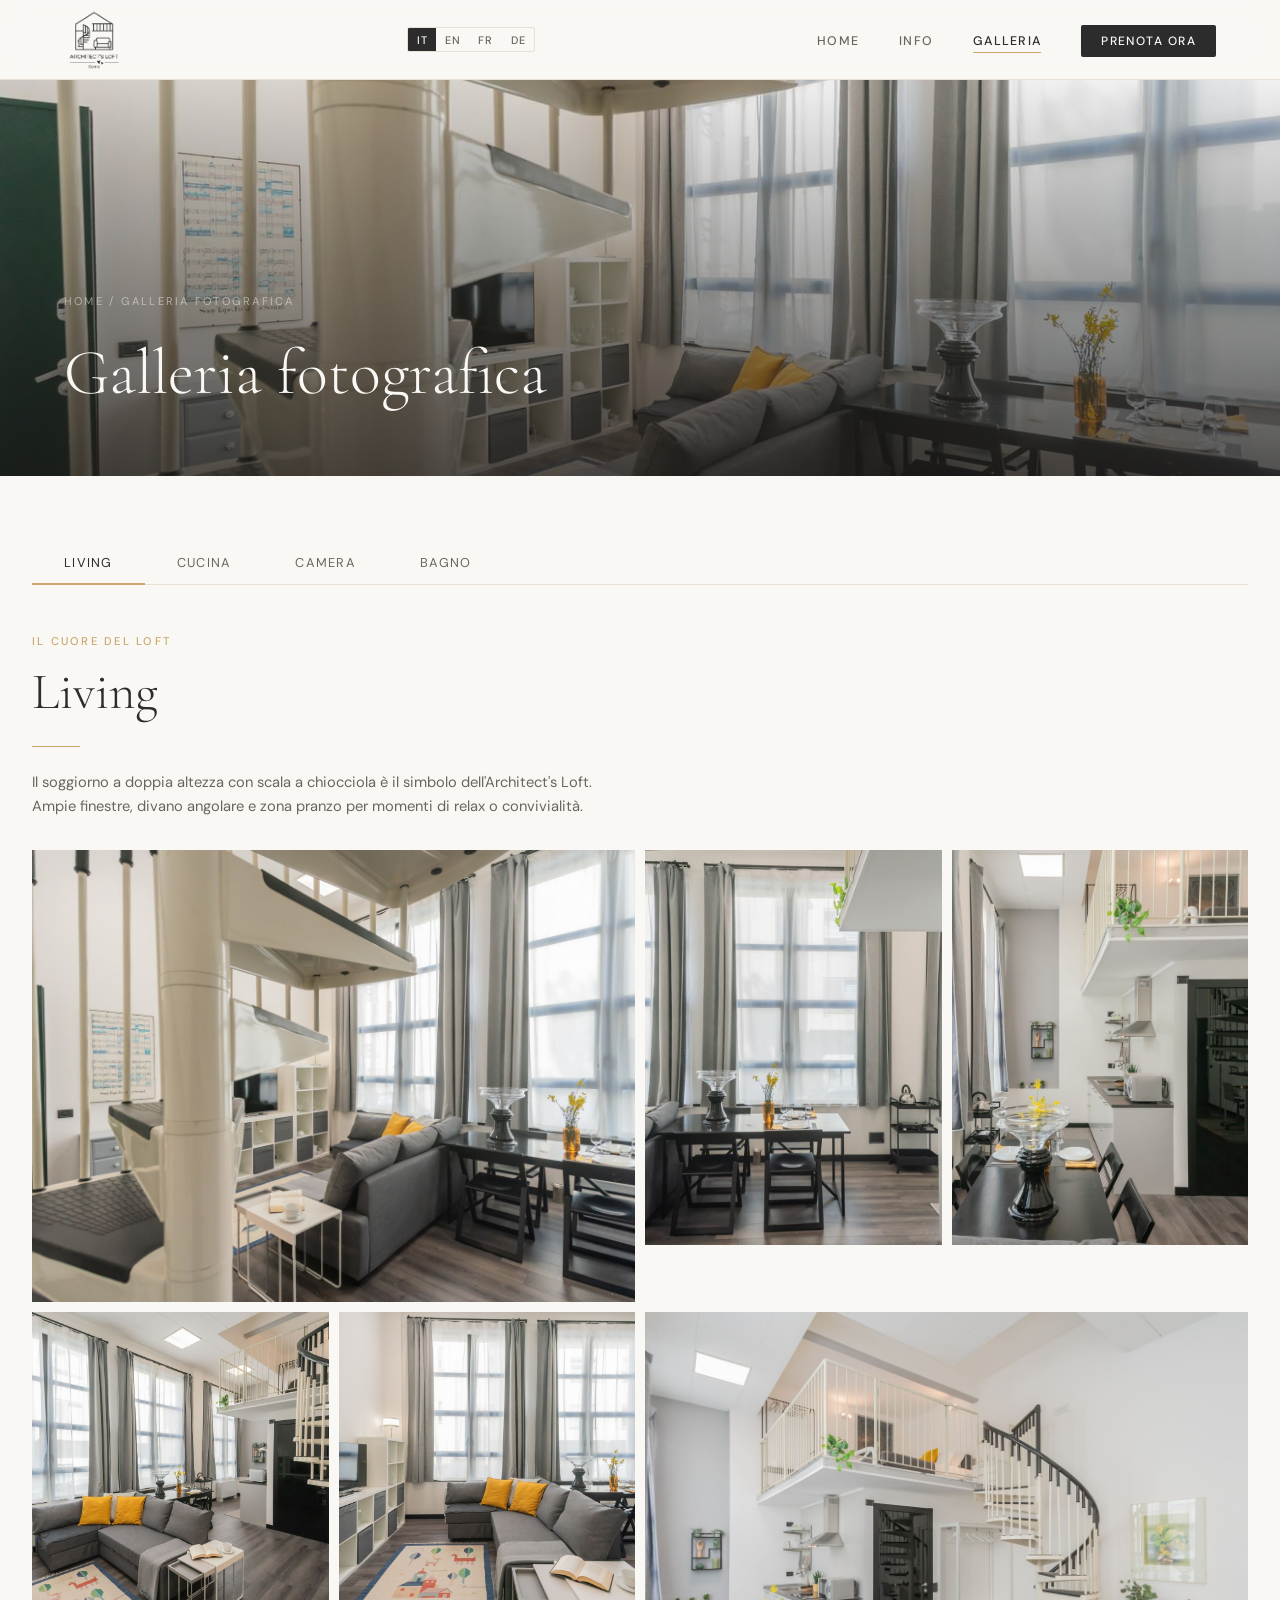
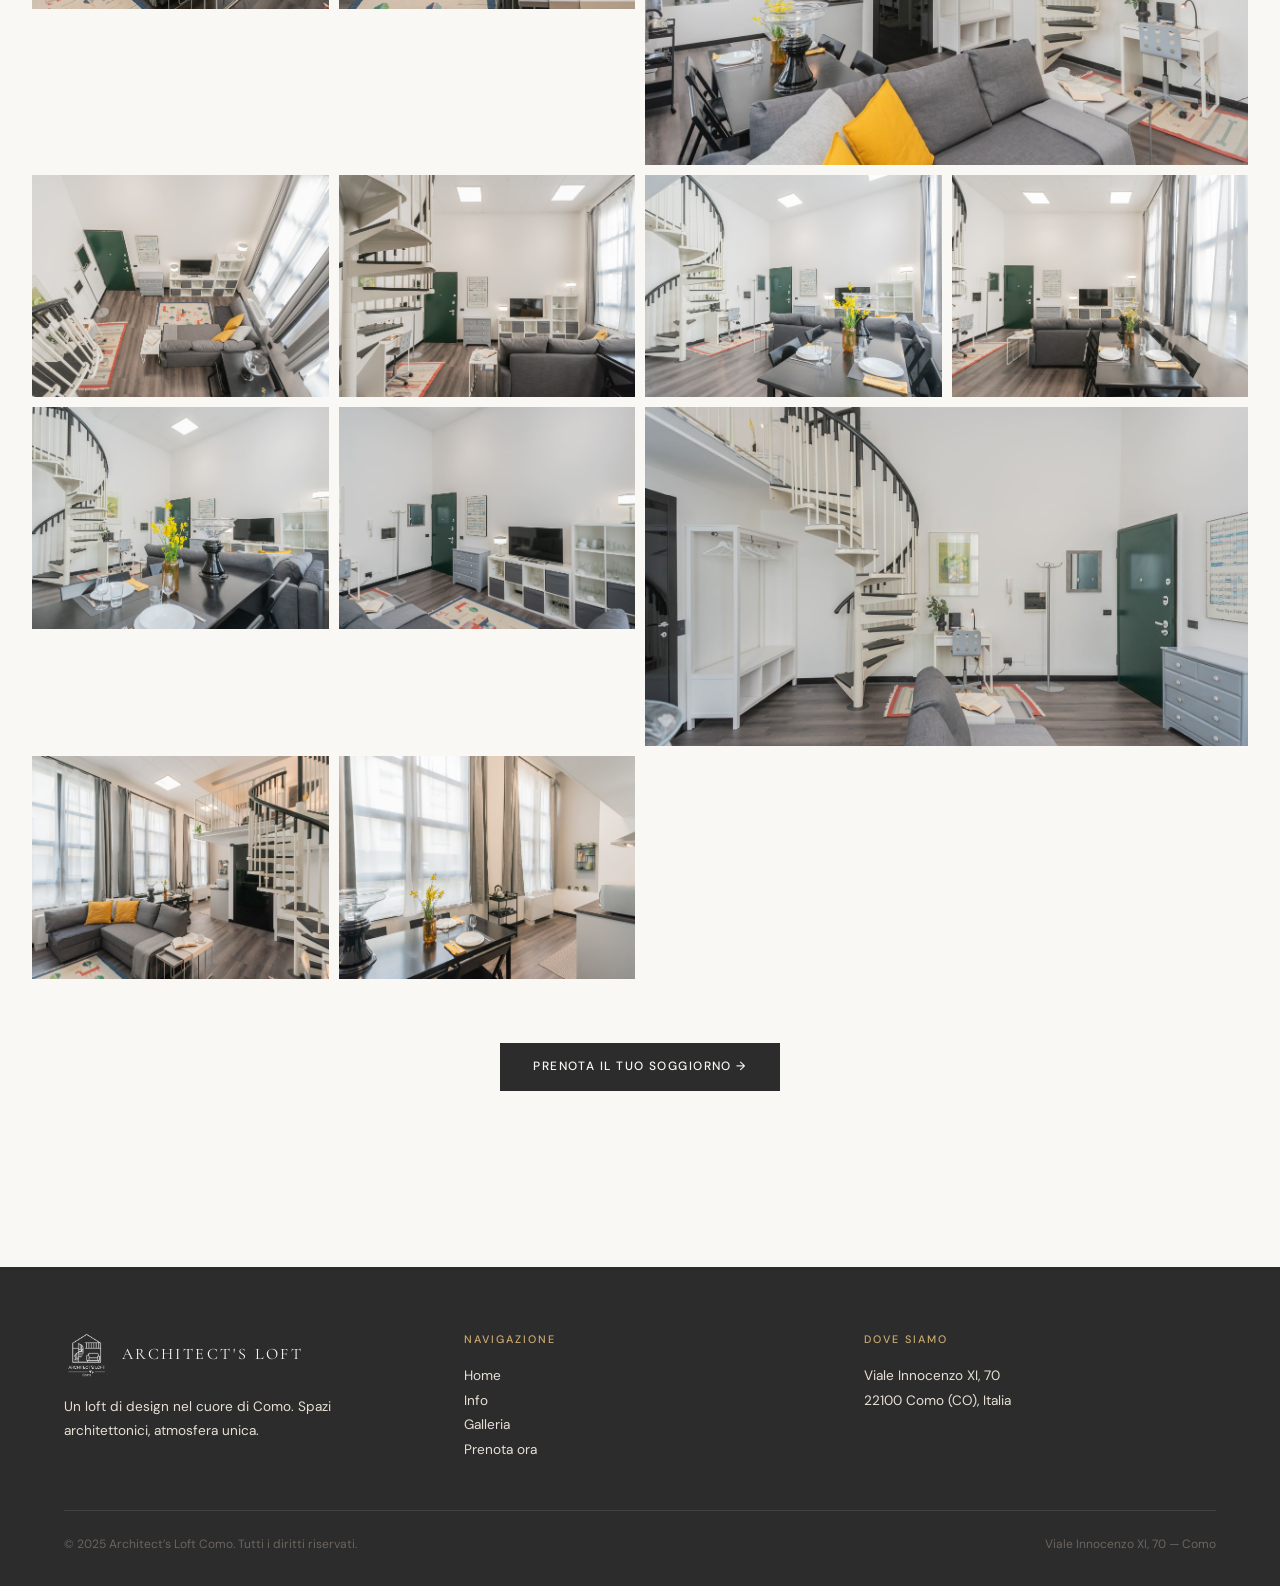
==== galleria.html @ b4408286 "Add files via upload" ====
<!DOCTYPE html>
<html lang="it">
<head>
  <meta charset="UTF-8"><meta name="viewport" content="width=device-width,initial-scale=1.0">
  <!-- Favicon -->
  <link rel="icon" href="data:image/svg+xml,<svg xmlns='http://www.w3.org/2000/svg' viewBox='0 0 100 100'><text y='.9em' font-size='90'>🏠</text></svg>">
  <!-- Social / OG -->
  <!-- NOTE: replace YOUR_DOMAIN with your actual domain, e.g. https://architectsloftcomo.com -->
  <meta property="og:type" content="website">
  <meta property="og:site_name" content="Architect's Loft Como">
  <meta property="og:title" content="Galleria — Architect's Loft Como">
  <meta property="og:description" content="Un loft di design nel cuore di Como. Spazi ad altezza doppia, scala a chiocciola e ogni dettaglio pensato per regalarti un soggiorno indimenticabile.">
  <meta property="og:image" content="YOUR_DOMAIN/images/living/living_2.jpg">
  <meta property="og:image:width" content="1400">
  <meta property="og:image:height" content="1050">
  <meta property="og:url" content="YOUR_DOMAIN/galleria.html">
  <!-- Twitter Card -->
  <meta name="twitter:card" content="summary_large_image">
  <meta name="twitter:title" content="Galleria — Architect's Loft Como">
  <meta name="twitter:description" content="Un loft di design nel cuore di Como. Spazi ad altezza doppia, scala a chiocciola e ogni dettaglio pensato per regalarti un soggiorno indimenticabile.">
  <meta name="twitter:image" content="YOUR_DOMAIN/images/living/living_2.jpg">
  <title>Galleria — Architect's Loft Como</title>
  <meta name="description" content="Un loft di design nel cuore di Como. Spazi ad altezza doppia, scala a chiocciola e ogni dettaglio pensato per regalarti un soggiorno indimenticabile.">  <link rel="stylesheet" href="style.css">
  <style>
    .page-hero{height:44vh;position:relative;display:flex;align-items:flex-end;overflow:hidden}
    .page-hero-bg{position:absolute;inset:0;background-image:url('images/living/living_1.jpg');background-size:cover;background-position:center}
    .page-hero-overlay{position:absolute;inset:0;background:linear-gradient(to top,rgba(28,26,24,.72),rgba(28,26,24,.05))}
    .page-hero-content{position:relative;z-index:1;padding:clamp(2rem,4vw,3.5rem) clamp(1.5rem,5vw,4rem)}
    .page-hero-content .breadcrumb{font-size:.7rem;letter-spacing:.2em;text-transform:uppercase;color:rgba(250,248,244,.5);margin-bottom:.75rem}
    .page-hero-content h1{font-family:'Cormorant Garamond',serif;font-size:clamp(2.5rem,5vw,4rem);font-weight:300;color:var(--cream)}
    .gallery-body{max-width:1300px;margin:0 auto;padding:clamp(3rem,5vw,5rem) clamp(1rem,3vw,2rem)}
    .tabs{display:flex;gap:0;flex-wrap:wrap;border-bottom:1px solid var(--stone);margin-bottom:3rem}
    .tab-btn{padding:.85rem 2rem;border:none;background:none;cursor:pointer;font-family:'DM Sans',sans-serif;font-size:.8rem;letter-spacing:.1em;text-transform:uppercase;color:var(--mid);position:relative;transition:color .2s}
    .tab-btn::after{content:'';position:absolute;bottom:-1px;left:0;right:0;height:2px;background:var(--gold);transform:scaleX(0);transition:transform .3s}
    .tab-btn.active{color:var(--charcoal)}.tab-btn.active::after{transform:scaleX(1)}.tab-btn:hover{color:var(--charcoal)}
    .gallery-section{display:none}.gallery-section.active{display:block}
    .gallery-section-header{margin-bottom:2rem}
    .photo-grid{display:grid;grid-template-columns:repeat(4,1fr);gap:10px}
    .photo-grid .span2{grid-column:span 2}
    .photo-item{position:relative;overflow:hidden;cursor:zoom-in;background:var(--stone)}
    .photo-item img{width:100%;height:100%;object-fit:cover;transition:transform .7s ease,filter .4s;display:block}
    .photo-item:hover img{transform:scale(1.06);filter:brightness(.92)}
    .photo-item .overlay{position:absolute;inset:0;background:rgba(28,26,24,0);transition:background .3s;display:flex;align-items:center;justify-content:center}
    .photo-item:hover .overlay{background:rgba(28,26,24,.2)}
    .overlay-icon{opacity:0;transform:scale(.7);transition:opacity .3s,transform .3s;color:white;font-size:1.5rem}
    .photo-item:hover .overlay-icon{opacity:1;transform:scale(1)}
    .ar-land{aspect-ratio:4/3}.ar-port{aspect-ratio:3/4}.ar-sq{aspect-ratio:1/1}.ar-wide{aspect-ratio:16/9}
    .lightbox{display:none;position:fixed;inset:0;z-index:999;background:rgba(20,18,16,.96);align-items:center;justify-content:center}
    .lightbox.open{display:flex}
    .lb-inner{position:relative;max-width:92vw;max-height:90vh}
    .lb-inner img{max-width:100%;max-height:90vh;object-fit:contain}
    .lb-close{position:absolute;top:-3rem;right:0;background:none;border:none;color:white;font-size:1.5rem;cursor:pointer;letter-spacing:.15em;font-family:'DM Sans',sans-serif}
    .lb-nav{position:absolute;top:50%;transform:translateY(-50%);background:rgba(250,248,244,.08);border:none;color:white;font-size:1.8rem;cursor:pointer;padding:.75rem .5rem;transition:background .2s}
    .lb-nav:hover{background:rgba(250,248,244,.2)}.lb-prev{left:-3.5rem}.lb-next{right:-3.5rem}
    .lb-caption{position:absolute;bottom:-2.5rem;left:0;right:0;text-align:center;color:rgba(250,248,244,.5);font-size:.75rem;letter-spacing:.12em;text-transform:uppercase}
    @media(max-width:900px){.photo-grid{grid-template-columns:repeat(2,1fr)}.photo-grid .span2{grid-column:span 1}.lb-prev{left:-2rem}.lb-next{right:-2rem}}
    @media(max-width:500px){.tab-btn{padding:.65rem 1rem;font-size:.72rem}.lb-nav{display:none}}
  </style>
</head>
<body data-title-it="Galleria fotografica — Architect's Loft Como" data-title-en="Photo Gallery — Architect's Loft Como">

<nav class="nav" id="nav">
  <div class="nav-logo"><img src="images/logo.png" alt="Architect's Loft Como"></div>
  <div style="display:flex;align-items:center;gap:1.5rem;">
    <div class="lang-switcher"><button class="lang-btn" data-lang="it">IT</button><button class="lang-btn" data-lang="en">EN</button><button class="lang-btn" data-lang="fr">FR</button><button class="lang-btn" data-lang="de">DE</button></div>
    <button class="nav-toggle" id="navToggle" aria-label="Menu"><span></span><span></span><span></span></button>
  </div>
  <ul class="nav-links" id="navLinks">
    <li><a href="index.html" data-i18n="nav.home">Home</a></li>
    <li><a href="info.html" data-i18n="nav.info">Info</a></li>
    <li><a href="galleria.html" class="active" data-i18n="nav.gallery">Galleria</a></li>
    <li><a href="prenota.html" class="nav-cta" data-i18n="nav.book">Prenota ora</a></li>
  </ul>
</nav>

<div class="page">
  <div class="page-hero">
    <div class="page-hero-bg"></div><div class="page-hero-overlay"></div>
    <div class="page-hero-content">
      <p class="breadcrumb"><a href="index.html" style="color:inherit" data-i18n="nav.home">Home</a> / <span data-i18n="gal.pg.title">Galleria fotografica</span></p>
      <h1 data-i18n="gal.pg.title">Galleria fotografica</h1>
    </div>
  </div>

  <div class="gallery-body">
    <div class="tabs">
      <button class="tab-btn active" data-tab="living" data-i18n="gal.tab.living">Living</button>
      <button class="tab-btn" data-tab="cucina" data-i18n="gal.tab.cucina">Cucina</button>
      <button class="tab-btn" data-tab="camera" data-i18n="gal.tab.camera">Camera</button>
      <button class="tab-btn" data-tab="bagno" data-i18n="gal.tab.bagno">Bagno</button>
    </div>

    <!-- LIVING -->
    <section class="gallery-section active" id="living">
      <div class="gallery-section-header">
        <span class="section-label" data-i18n="gal.liv.label">Il cuore del Loft</span>
        <h2 class="section-title" data-i18n="gal.liv.title">Living</h2>
        <div class="section-divider"></div>
        <p style="color:var(--mid);font-size:.92rem;max-width:560px;" data-i18n="gal.liv.text">Il soggiorno a doppia altezza con scala a chiocciola è il simbolo dell'Architect's Loft.</p>
      </div>
      <div class="photo-grid">
        <div class="photo-item span2 ar-land" data-src="images/living/living_1.jpg" data-zone="Living"><img src="images/living/living_1.jpg" alt="Living" loading="lazy"><div class="overlay"><span class="overlay-icon">⊕</span></div></div>
        <div class="photo-item ar-port" data-src="images/living/living_2.jpg" data-zone="Living"><img src="images/living/living_2.jpg" alt="Living" loading="lazy"><div class="overlay"><span class="overlay-icon">⊕</span></div></div>
        <div class="photo-item ar-port" data-src="images/living/living_3.jpg" data-zone="Living"><img src="images/living/living_3.jpg" alt="Living" loading="lazy"><div class="overlay"><span class="overlay-icon">⊕</span></div></div>
        <div class="photo-item ar-sq" data-src="images/living/living_4.jpg" data-zone="Living"><img src="images/living/living_4.jpg" alt="Living" loading="lazy"><div class="overlay"><span class="overlay-icon">⊕</span></div></div>
        <div class="photo-item ar-sq" data-src="images/living/living_5.jpg" data-zone="Living"><img src="images/living/living_5.jpg" alt="Living" loading="lazy"><div class="overlay"><span class="overlay-icon">⊕</span></div></div>
        <div class="photo-item span2 ar-land" data-src="images/living/living_6.jpg" data-zone="Living"><img src="images/living/living_6.jpg" alt="Living" loading="lazy"><div class="overlay"><span class="overlay-icon">⊕</span></div></div>
        <div class="photo-item ar-land" data-src="images/living/living_7.jpg" data-zone="Living"><img src="images/living/living_7.jpg" alt="Living" loading="lazy"><div class="overlay"><span class="overlay-icon">⊕</span></div></div>
        <div class="photo-item ar-land" data-src="images/living/living_8.jpg" data-zone="Living"><img src="images/living/living_8.jpg" alt="Living" loading="lazy"><div class="overlay"><span class="overlay-icon">⊕</span></div></div>
        <div class="photo-item ar-land" data-src="images/living/living_9.jpg" data-zone="Living"><img src="images/living/living_9.jpg" alt="Living" loading="lazy"><div class="overlay"><span class="overlay-icon">⊕</span></div></div>
        <div class="photo-item ar-land" data-src="images/living/living_10.jpg" data-zone="Living"><img src="images/living/living_10.jpg" alt="Living" loading="lazy"><div class="overlay"><span class="overlay-icon">⊕</span></div></div>
        <div class="photo-item ar-land" data-src="images/living/living_11.jpg" data-zone="Living"><img src="images/living/living_11.jpg" alt="Living" loading="lazy"><div class="overlay"><span class="overlay-icon">⊕</span></div></div>
        <div class="photo-item ar-land" data-src="images/living/living_12.jpg" data-zone="Living"><img src="images/living/living_12.jpg" alt="Living" loading="lazy"><div class="overlay"><span class="overlay-icon">⊕</span></div></div>
        <div class="photo-item span2 ar-wide" data-src="images/living/living_13.jpg" data-zone="Living"><img src="images/living/living_13.jpg" alt="Living" loading="lazy"><div class="overlay"><span class="overlay-icon">⊕</span></div></div>
        <div class="photo-item ar-land" data-src="images/living/living_14.jpg" data-zone="Living"><img src="images/living/living_14.jpg" alt="Living" loading="lazy"><div class="overlay"><span class="overlay-icon">⊕</span></div></div>
        <div class="photo-item ar-land" data-src="images/living/living_15.jpg" data-zone="Living"><img src="images/living/living_15.jpg" alt="Living" loading="lazy"><div class="overlay"><span class="overlay-icon">⊕</span></div></div>
      </div>
    </section>

    <!-- CUCINA -->
    <section class="gallery-section" id="cucina">
      <div class="gallery-section-header">
        <span class="section-label" data-i18n="gal.cuc.label">Il piacere del cucinare</span>
        <h2 class="section-title" data-i18n="gal.cuc.title">Cucina</h2>
        <div class="section-divider"></div>
        <p style="color:var(--mid);font-size:.92rem;max-width:560px;" data-i18n="gal.cuc.text">Cucina completamente attrezzata con tutto il necessario.</p>
      </div>
      <div class="photo-grid">
        <div class="photo-item span2 ar-land" data-src="images/cucina/cucina_1.jpg" data-zone="Cucina"><img src="images/cucina/cucina_1.jpg" alt="Cucina" loading="lazy"><div class="overlay"><span class="overlay-icon">⊕</span></div></div>
        <div class="photo-item ar-port" data-src="images/cucina/cucina_2.jpg" data-zone="Cucina"><img src="images/cucina/cucina_2.jpg" alt="Cucina" loading="lazy"><div class="overlay"><span class="overlay-icon">⊕</span></div></div>
        <div class="photo-item ar-port" data-src="images/cucina/cucina_3.jpg" data-zone="Cucina"><img src="images/cucina/cucina_3.jpg" alt="Cucina" loading="lazy"><div class="overlay"><span class="overlay-icon">⊕</span></div></div>
        <div class="photo-item ar-land" data-src="images/cucina/cucina_4.jpg" data-zone="Cucina"><img src="images/cucina/cucina_4.jpg" alt="Cucina" loading="lazy"><div class="overlay"><span class="overlay-icon">⊕</span></div></div>
        <div class="photo-item ar-land" data-src="images/cucina/cucina_5.jpg" data-zone="Cucina"><img src="images/cucina/cucina_5.jpg" alt="Cucina" loading="lazy"><div class="overlay"><span class="overlay-icon">⊕</span></div></div>
      </div>
    </section>

    <!-- CAMERA -->
    <section class="gallery-section" id="camera">
      <div class="gallery-section-header">
        <span class="section-label" data-i18n="gal.cam.label">Il riposo perfetto</span>
        <h2 class="section-title" data-i18n="gal.cam.title">Camera</h2>
        <div class="section-divider"></div>
        <p style="color:var(--mid);font-size:.92rem;max-width:560px;" data-i18n="gal.cam.text">La camera da letto è ricavata al piano superiore del loft.</p>
      </div>
      <div class="photo-grid">
        <div class="photo-item span2 ar-land" data-src="images/camera/camera_1.jpg" data-zone="Camera"><img src="images/camera/camera_1.jpg" alt="Camera" loading="lazy"><div class="overlay"><span class="overlay-icon">⊕</span></div></div>
        <div class="photo-item ar-port" data-src="images/camera/camera_2.jpg" data-zone="Camera"><img src="images/camera/camera_2.jpg" alt="Camera" loading="lazy"><div class="overlay"><span class="overlay-icon">⊕</span></div></div>
        <div class="photo-item ar-port" data-src="images/camera/camera_3.jpg" data-zone="Camera"><img src="images/camera/camera_3.jpg" alt="Camera" loading="lazy"><div class="overlay"><span class="overlay-icon">⊕</span></div></div>
        <div class="photo-item ar-land" data-src="images/camera/camera_4.jpg" data-zone="Camera"><img src="images/camera/camera_4.jpg" alt="Camera" loading="lazy"><div class="overlay"><span class="overlay-icon">⊕</span></div></div>
        <div class="photo-item ar-land" data-src="images/camera/camera_5.jpg" data-zone="Camera"><img src="images/camera/camera_5.jpg" alt="Camera" loading="lazy"><div class="overlay"><span class="overlay-icon">⊕</span></div></div>
        <div class="photo-item span2 ar-wide" data-src="images/camera/camera_6.jpg" data-zone="Camera"><img src="images/camera/camera_6.jpg" alt="Camera" loading="lazy"><div class="overlay"><span class="overlay-icon">⊕</span></div></div>
      </div>
    </section>

    <!-- BAGNO -->
    <section class="gallery-section" id="bagno">
      <div class="gallery-section-header">
        <span class="section-label" data-i18n="gal.bag.label">Il tuo angolo di benessere</span>
        <h2 class="section-title" data-i18n="gal.bag.title">Bagno</h2>
        <div class="section-divider"></div>
        <p style="color:var(--mid);font-size:.92rem;max-width:560px;" data-i18n="gal.bag.text">Il bagno privato è dotato di doccia/vasca, asciugacapelli e biancheria di qualità.</p>
      </div>
      <div class="photo-grid">
        <div class="photo-item ar-port" data-src="images/bagno/bagno_1.jpg" data-zone="Bagno"><img src="images/bagno/bagno_1.jpg" alt="Bagno" loading="lazy"><div class="overlay"><span class="overlay-icon">⊕</span></div></div>
        <div class="photo-item ar-port" data-src="images/bagno/bagno_2.jpg" data-zone="Bagno"><img src="images/bagno/bagno_2.jpg" alt="Bagno" loading="lazy"><div class="overlay"><span class="overlay-icon">⊕</span></div></div>
        <div class="photo-item span2 ar-land" data-src="images/bagno/bagno_3.jpg" data-zone="Bagno"><img src="images/bagno/bagno_3.jpg" alt="Bagno" loading="lazy"><div class="overlay"><span class="overlay-icon">⊕</span></div></div>
        <div class="photo-item ar-land" data-src="images/bagno/bagno_4.jpg" data-zone="Bagno"><img src="images/bagno/bagno_4.jpg" alt="Bagno" loading="lazy"><div class="overlay"><span class="overlay-icon">⊕</span></div></div>
        <div class="photo-item ar-land" data-src="images/bagno/bagno_5.jpg" data-zone="Bagno"><img src="images/bagno/bagno_5.jpg" alt="Bagno" loading="lazy"><div class="overlay"><span class="overlay-icon">⊕</span></div></div>
        <div class="photo-item span2 ar-land" data-src="images/bagno/bagno_6.jpg" data-zone="Bagno"><img src="images/bagno/bagno_6.jpg" alt="Bagno" loading="lazy"><div class="overlay"><span class="overlay-icon">⊕</span></div></div>
      </div>
    </section>

    <div style="text-align:center;padding:4rem 0 1rem;" class="fade-in">
      <a href="prenota.html" class="btn btn-dark" data-i18n="gal.cta">Prenota il tuo soggiorno →</a>
    </div>
  </div>
</div>

<div class="lightbox" id="lightbox">
  <div class="lb-inner">
    <button class="lb-close" id="lbClose">✕</button>
    <button class="lb-nav lb-prev" id="lbPrev">‹</button>
    <img id="lbImg" src="" alt="">
    <button class="lb-nav lb-next" id="lbNext">›</button>
    <p class="lb-caption" id="lbCaption"></p>
  </div>
</div>

<footer>
  <div class="footer-grid">
    <div class="footer-col"><div class="footer-logo"><img src="images/logo.png" alt="Logo"><span>Architect's Loft</span></div><p data-i18n="footer.tagline">Un loft di design nel cuore di Como.</p></div>
    <div class="footer-col"><h4 data-i18n="footer.nav">Navigazione</h4><a href="index.html" data-i18n="nav.home">Home</a><a href="info.html" data-i18n="nav.info">Info</a><a href="galleria.html" data-i18n="nav.gallery">Galleria</a><a href="prenota.html" data-i18n="nav.book">Prenota ora</a></div>
    <div class="footer-col"><h4 data-i18n="footer.where">Dove siamo</h4><p>Viale Innocenzo XI, 70<br>22100 Como (CO), Italia</p></div>
  </div>
  <div class="footer-bottom"><span data-i18n="footer.rights">© 2025 Architect's Loft Como.</span><span>Viale Innocenzo XI, 70 — Como</span></div>
</footer>

<script src="lang.js"></script>
<script>
  const nav=document.getElementById('nav');
  window.addEventListener('scroll',()=>nav.classList.toggle('scrolled',window.scrollY>40));
  document.getElementById('navToggle').addEventListener('click',()=>document.getElementById('navLinks').classList.toggle('open'));
  // Tabs
  const tabBtns=document.querySelectorAll('.tab-btn');
  const sections=document.querySelectorAll('.gallery-section');
  tabBtns.forEach(btn=>{
    btn.addEventListener('click',()=>{
      tabBtns.forEach(b=>b.classList.remove('active'));
      sections.forEach(s=>s.classList.remove('active'));
      btn.classList.add('active');
      document.getElementById(btn.dataset.tab).classList.add('active');
      window.scrollTo({top:document.querySelector('.tabs').offsetTop-80,behavior:'smooth'});
    });
  });
  const hash=location.hash.replace('#','');
  if(hash){const btn=document.querySelector(`[data-tab="${hash}"]`);if(btn)btn.click();}
  // Lightbox
  let allItems=[],currentIdx=0;
  const lb=document.getElementById('lightbox');
  const lbImg=document.getElementById('lbImg');
  const lbCap=document.getElementById('lbCaption');
  function openLb(items,idx){allItems=items;currentIdx=idx;lbImg.src=allItems[currentIdx].src;lbCap.textContent=allItems[currentIdx].zone+' — '+(currentIdx+1)+' / '+allItems.length;lb.classList.add('open');document.body.style.overflow='hidden';}
  function closeLb(){lb.classList.remove('open');document.body.style.overflow='';}
  function navLb(dir){currentIdx=(currentIdx+dir+allItems.length)%allItems.length;lbImg.style.opacity='0';setTimeout(()=>{lbImg.src=allItems[currentIdx].src;lbCap.textContent=allItems[currentIdx].zone+' — '+(currentIdx+1)+' / '+allItems.length;lbImg.style.opacity='1';},150);}
  lbImg.style.transition='opacity .15s';
  document.querySelectorAll('.photo-item').forEach(item=>{
    item.addEventListener('click',()=>{
      const section=item.closest('.gallery-section');
      const items=Array.from(section.querySelectorAll('.photo-item')).map(i=>({src:i.dataset.src,zone:i.dataset.zone}));
      const idx=Array.from(section.querySelectorAll('.photo-item')).indexOf(item);
      openLb(items,idx);
    });
  });
  document.getElementById('lbClose').addEventListener('click',closeLb);
  document.getElementById('lbPrev').addEventListener('click',()=>navLb(-1));
  document.getElementById('lbNext').addEventListener('click',()=>navLb(1));
  lb.addEventListener('click',e=>{if(e.target===lb)closeLb();});
  document.addEventListener('keydown',e=>{if(!lb.classList.contains('open'))return;if(e.key==='ArrowLeft')navLb(-1);if(e.key==='ArrowRight')navLb(1);if(e.key==='Escape')closeLb();});
  const obs=new IntersectionObserver(e=>e.forEach(x=>x.isIntersecting&&x.target.classList.add('visible')),{threshold:.1});
  document.querySelectorAll('.fade-in').forEach(el=>obs.observe(el));
</script>
</body>
</html>
---- style.css ----
/* ─── GOOGLE FONTS ──────────────────────────── */
@import url('https://fonts.googleapis.com/css2?family=Cormorant+Garamond:ital,wght@0,300;0,400;0,500;0,600;1,300;1,400&family=DM+Sans:wght@300;400;500&display=swap');

/* ─── VARIABLES ─────────────────────────────── */
:root {
  --cream:    #faf8f4;
  --warm:     #f2ede4;
  --stone:    #e8e0d5;
  --charcoal: #2c2c2c;
  --mid:      #6b6560;
  --gold:     #c9a96e;
  --mustard:  #d4a017;
  --white:    #ffffff;
  --shadow:   rgba(44,44,44,0.08);
  --nav-h:    80px;
}

/* ─── RESET ─────────────────────────────────── */
*, *::before, *::after { box-sizing: border-box; margin: 0; padding: 0; }
html { scroll-behavior: smooth; font-size: 16px; }
body {
  font-family: 'DM Sans', sans-serif;
  background: var(--cream);
  color: var(--charcoal);
  line-height: 1.6;
  overflow-x: hidden;
}
img { display: block; max-width: 100%; }
a { text-decoration: none; color: inherit; }

/* ─── NAVIGATION ─────────────────────────────── */
.nav {
  position: fixed; top: 0; left: 0; right: 0; z-index: 100;
  height: var(--nav-h);
  background: rgba(250,248,244,0.92);
  backdrop-filter: blur(12px);
  -webkit-backdrop-filter: blur(12px);
  border-bottom: 1px solid var(--stone);
  display: flex; align-items: center; justify-content: space-between;
  padding: 0 clamp(1.5rem, 5vw, 4rem);
  transition: box-shadow .3s;
}
.nav.scrolled { box-shadow: 0 2px 24px var(--shadow); }
.nav-logo { display: flex; align-items: center; gap: .75rem; }
.nav-logo img { height: 64px; width: auto; }
.nav-logo span {
  font-family: 'Cormorant Garamond', serif;
  font-size: 1.1rem; font-weight: 500;
  letter-spacing: .12em; text-transform: uppercase;
  color: var(--charcoal);
}
.nav-links { display: flex; gap: 2.5rem; list-style: none; }
.nav-links a {
  font-size: .78rem; font-weight: 500; letter-spacing: .1em;
  text-transform: uppercase; color: var(--mid);
  position: relative; padding-bottom: 4px;
  transition: color .2s;
}
.nav-links a::after {
  content: ''; position: absolute; bottom: 0; left: 0;
  width: 0; height: 1px; background: var(--gold);
  transition: width .3s;
}
.nav-links a:hover, .nav-links a.active { color: var(--charcoal); }
.nav-links a:hover::after, .nav-links a.active::after { width: 100%; }
.nav-cta {
  background: var(--charcoal); color: var(--cream) !important;
  padding: .5rem 1.25rem !important; border-radius: 2px;
  font-size: .75rem !important; letter-spacing: .12em !important;
  transition: background .2s !important;
}
.nav-cta:hover { background: var(--gold) !important; color: var(--charcoal) !important; }
.nav-cta::after { display: none !important; }

/* language switcher */
.lang-switcher {
  display: flex; align-items: center; gap: 0;
  border: 1px solid var(--stone); border-radius: 2px; overflow: hidden;
}
.lang-btn {
  background: none; border: none; cursor: pointer;
  padding: .3rem .55rem; font-size: .68rem; font-weight: 500;
  letter-spacing: .08em; text-transform: uppercase; color: var(--mid);
  font-family: 'DM Sans', sans-serif; transition: background .2s, color .2s;
}
.lang-btn.active { background: var(--charcoal); color: var(--cream); }
.lang-btn:not(.active):hover { background: var(--stone); }

/* hamburger */
.nav-toggle { display: none; flex-direction: column; gap: 5px; cursor: pointer; padding: 4px; }
.nav-toggle span { display: block; width: 24px; height: 1.5px; background: var(--charcoal); transition: .3s; }

/* ─── PAGE WRAPPER ─────────────────────────── */
.page { padding-top: var(--nav-h); }

/* ─── FADE-IN ANIMATION ─────────────────────── */
.fade-in { opacity: 0; transform: translateY(28px); transition: opacity .8s ease, transform .8s ease; }
.fade-in.visible { opacity: 1; transform: translateY(0); }

/* ─── SECTION TITLE ─────────────────────────── */
.section-label {
  font-size: .7rem; font-weight: 500; letter-spacing: .2em;
  text-transform: uppercase; color: var(--gold);
  display: block; margin-bottom: .75rem;
}
.section-title {
  font-family: 'Cormorant Garamond', serif;
  font-size: clamp(2rem, 4vw, 3.2rem);
  font-weight: 300; line-height: 1.15;
  color: var(--charcoal);
}
.section-divider {
  width: 48px; height: 1px; background: var(--gold);
  margin: 1.5rem 0;
}

/* ─── BUTTON ─────────────────────────────────── */
.btn {
  display: inline-flex; align-items: center; gap: .5rem;
  padding: .85rem 2rem; border: 1px solid var(--charcoal);
  font-family: 'DM Sans', sans-serif;
  font-size: .75rem; font-weight: 500; letter-spacing: .12em;
  text-transform: uppercase; cursor: pointer;
  transition: background .25s, color .25s;
  background: transparent;
}
.btn-dark { background: var(--charcoal); color: var(--cream); border-color: var(--charcoal); }
.btn-dark:hover { background: var(--gold); border-color: var(--gold); color: var(--charcoal); }
.btn-light:hover { background: var(--charcoal); color: var(--cream); }
.btn-gold { background: var(--gold); color: var(--charcoal); border-color: var(--gold); }
.btn-gold:hover { background: var(--charcoal); color: var(--cream); border-color: var(--charcoal); }

/* ─── FOOTER ─────────────────────────────────── */
footer {
  background: var(--charcoal); color: var(--stone);
  padding: 4rem clamp(1.5rem, 5vw, 4rem) 2rem;
  margin-top: 6rem;
}
.footer-grid {
  display: grid; grid-template-columns: 1fr 1fr 1fr;
  gap: 3rem; margin-bottom: 3rem;
}
.footer-logo { display: flex; align-items: center; gap: .75rem; margin-bottom: 1rem; }
.footer-logo img { height: 48px; filter: brightness(0) invert(1); opacity: .85; }
.footer-logo span {
  font-family: 'Cormorant Garamond', serif;
  font-size: 1rem; letter-spacing: .15em; text-transform: uppercase; color: var(--cream);
}
.footer-col h4 {
  font-size: .68rem; letter-spacing: .18em; text-transform: uppercase;
  color: var(--gold); margin-bottom: 1rem; font-weight: 500;
}
.footer-col p, .footer-col a { font-size: .85rem; color: var(--stone); line-height: 1.8; display: block; }
.footer-col a:hover { color: var(--cream); }
.footer-bottom {
  border-top: 1px solid rgba(255,255,255,.1);
  padding-top: 1.5rem;
  display: flex; justify-content: space-between; align-items: center;
  font-size: .75rem; color: var(--mid);
}

/* ─── RESPONSIVE ─────────────────────────────── */
@media (max-width: 768px) {
  .nav-links { display: none; position: absolute; top: var(--nav-h); left: 0; right: 0;
    flex-direction: column; background: var(--cream); border-bottom: 1px solid var(--stone);
    padding: 1.5rem 2rem; gap: 1.25rem; }
  .nav-links.open { display: flex; }
  .nav-toggle { display: flex; }
  .footer-grid { grid-template-columns: 1fr; gap: 2rem; }
}
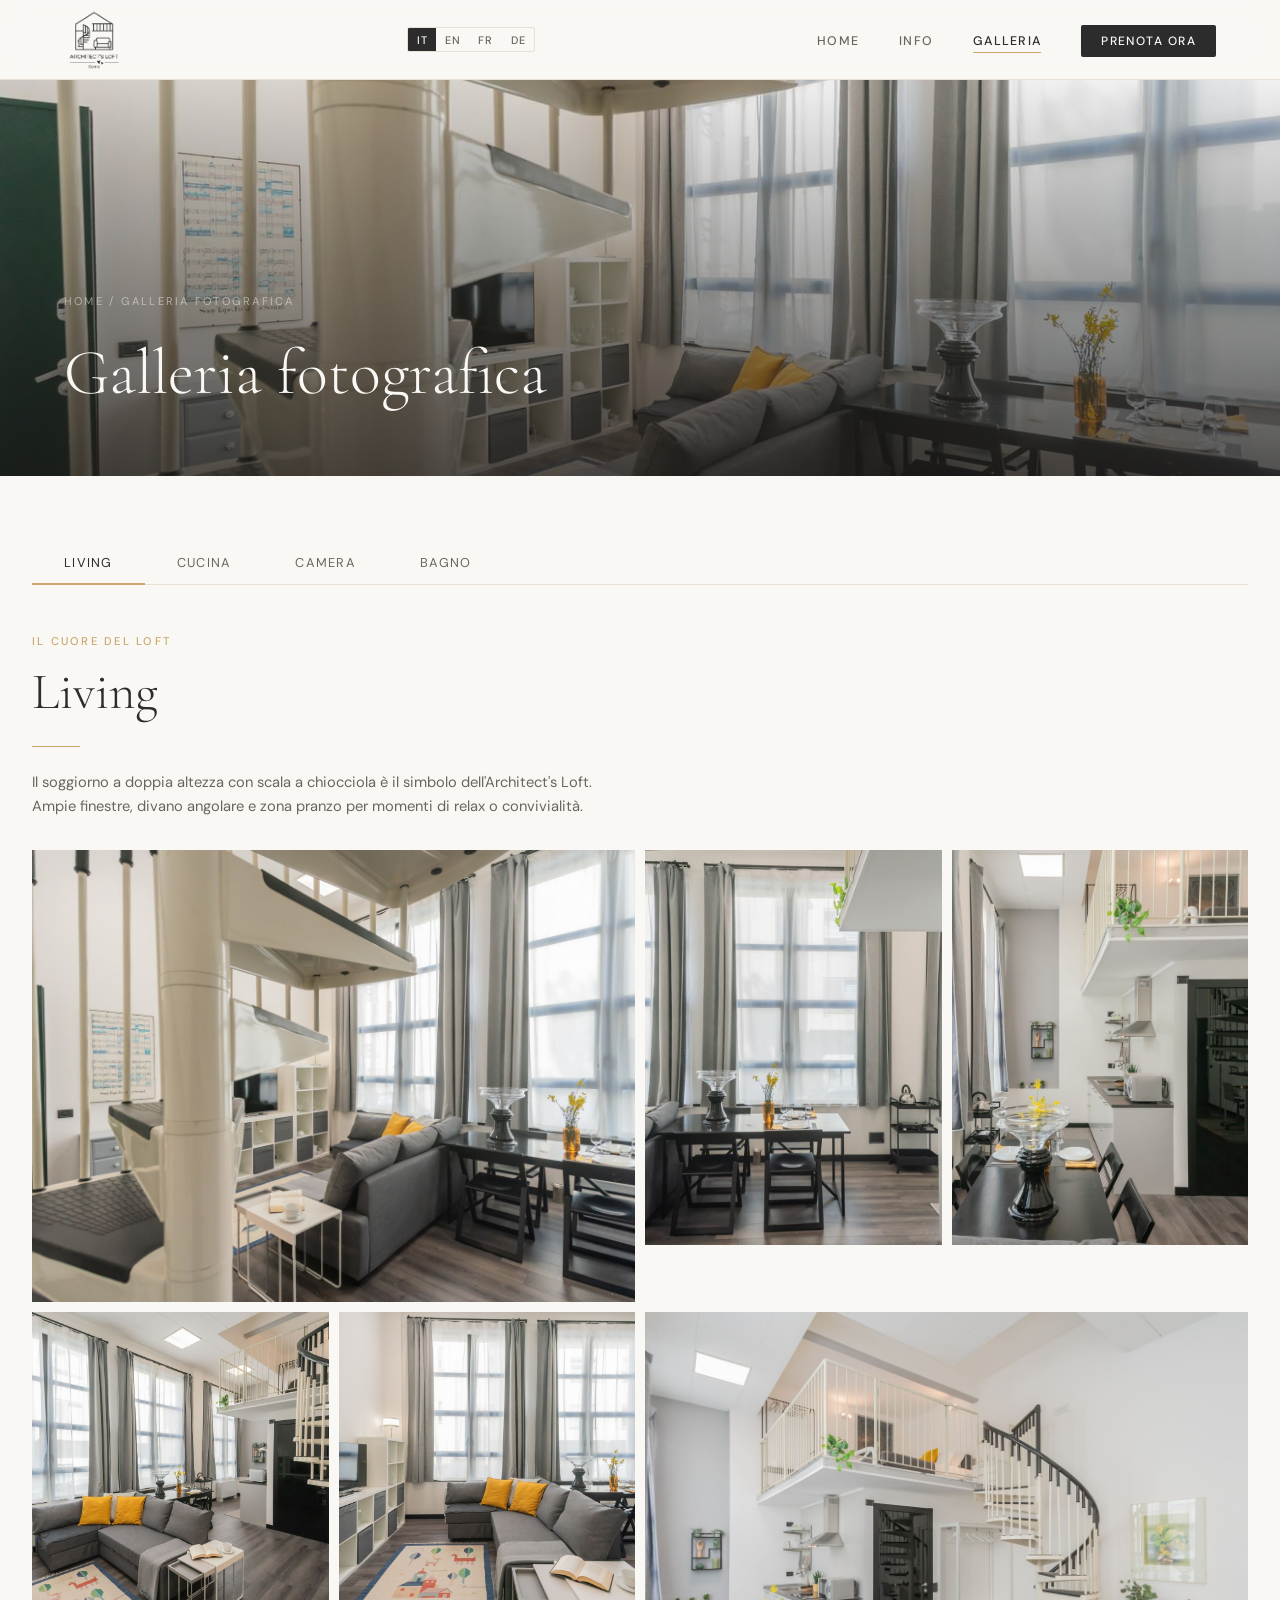
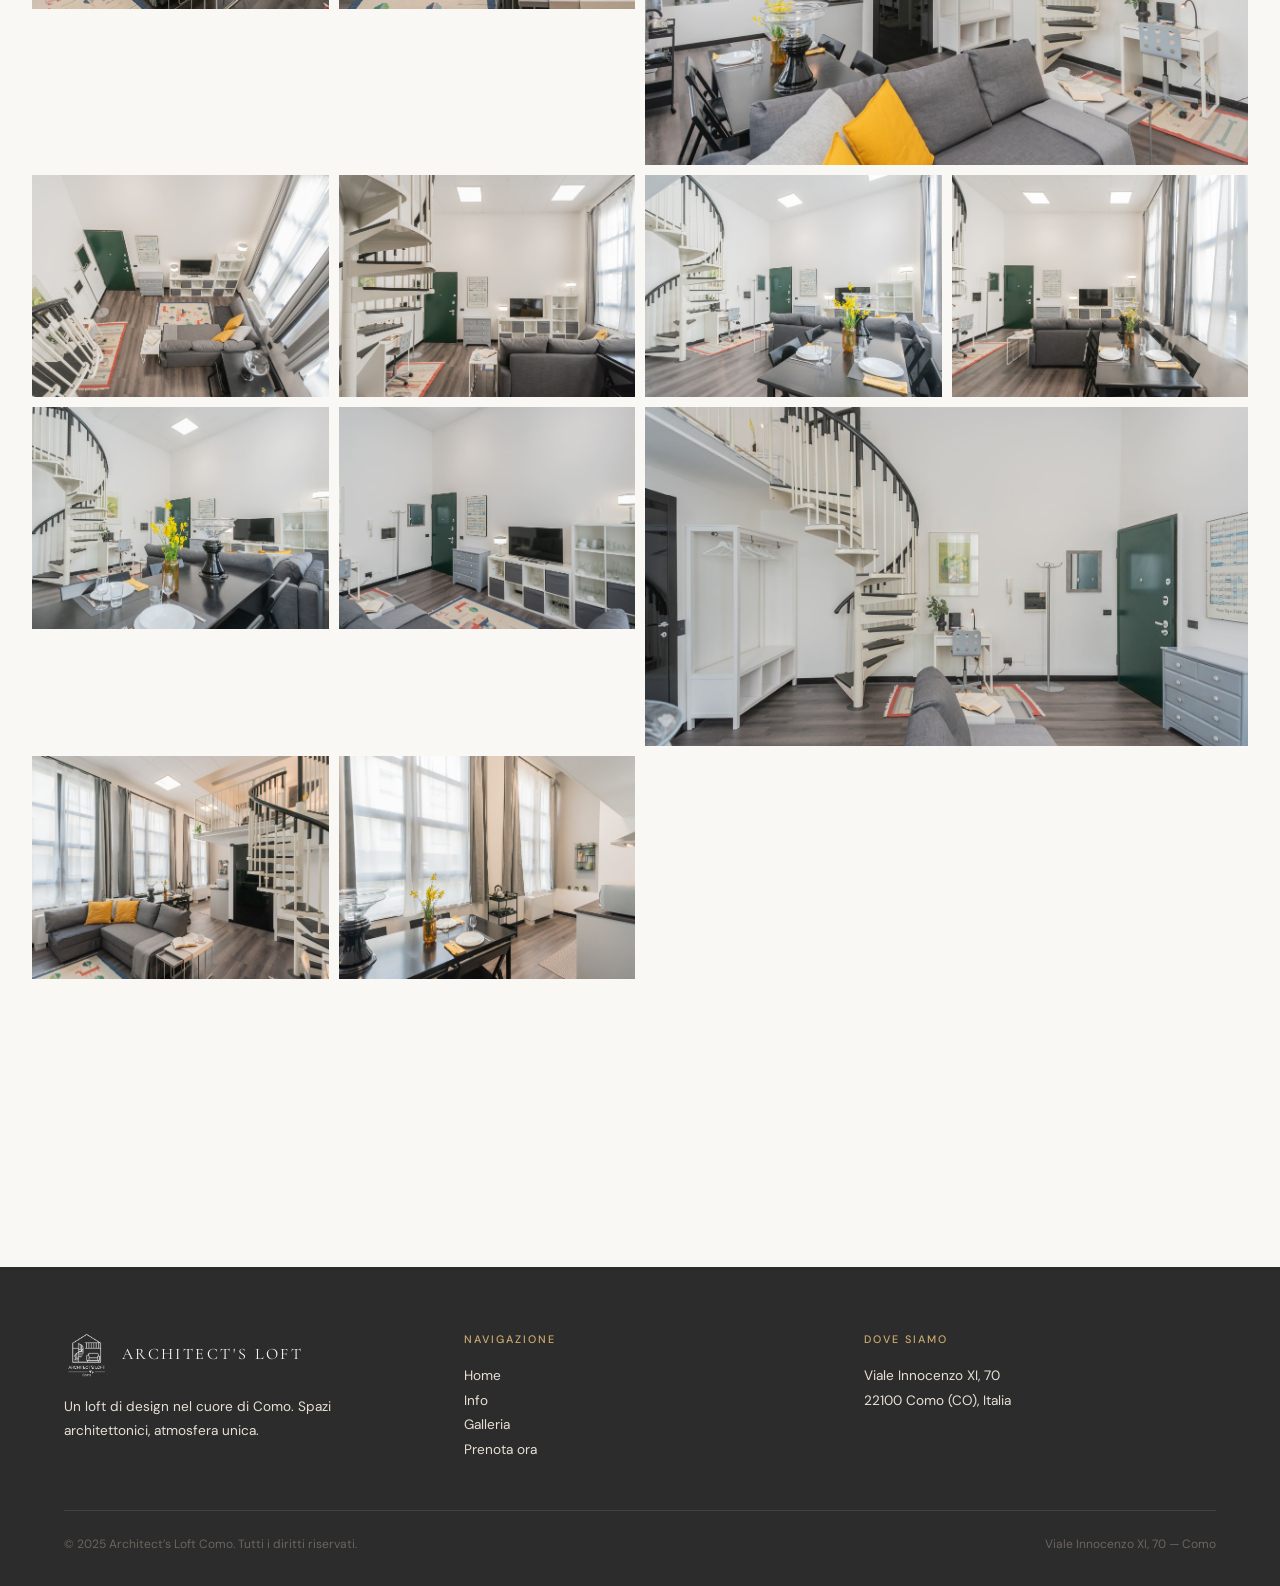
==== commit 60d3633f: "Add files via upload" ====
--- a/galleria.html
+++ b/galleria.html
@@ -5,20 +5,20 @@
   <!-- Favicon -->
   <link rel="icon" href="data:image/svg+xml,<svg xmlns='http://www.w3.org/2000/svg' viewBox='0 0 100 100'><text y='.9em' font-size='90'>🏠</text></svg>">
   <!-- Social / OG -->
-  <!-- NOTE: replace YOUR_DOMAIN with your actual domain, e.g. https://architectsloftcomo.com -->
+  <!-- NOTE: replace https://www.architectsloft.it with your actual domain, e.g. https://architectsloftcomo.com -->
   <meta property="og:type" content="website">
   <meta property="og:site_name" content="Architect's Loft Como">
   <meta property="og:title" content="Galleria — Architect's Loft Como">
   <meta property="og:description" content="Un loft di design nel cuore di Como. Spazi ad altezza doppia, scala a chiocciola e ogni dettaglio pensato per regalarti un soggiorno indimenticabile.">
-  <meta property="og:image" content="YOUR_DOMAIN/images/living/living_2.jpg">
+  <meta property="og:image" content="https://www.architectsloft.it/images/living/living_14.jpg">
   <meta property="og:image:width" content="1400">
   <meta property="og:image:height" content="1050">
-  <meta property="og:url" content="YOUR_DOMAIN/galleria.html">
+  <meta property="og:url" content="https://www.architectsloft.it/galleria.html">
   <!-- Twitter Card -->
   <meta name="twitter:card" content="summary_large_image">
   <meta name="twitter:title" content="Galleria — Architect's Loft Como">
   <meta name="twitter:description" content="Un loft di design nel cuore di Como. Spazi ad altezza doppia, scala a chiocciola e ogni dettaglio pensato per regalarti un soggiorno indimenticabile.">
-  <meta name="twitter:image" content="YOUR_DOMAIN/images/living/living_2.jpg">
+  <meta name="twitter:image" content="https://www.architectsloft.it/images/living/living_14.jpg">
   <title>Galleria — Architect's Loft Como</title>
   <meta name="description" content="Un loft di design nel cuore di Como. Spazi ad altezza doppia, scala a chiocciola e ogni dettaglio pensato per regalarti un soggiorno indimenticabile.">  <link rel="stylesheet" href="style.css">
   <style>
@@ -60,7 +60,7 @@
 <body data-title-it="Galleria fotografica — Architect's Loft Como" data-title-en="Photo Gallery — Architect's Loft Como">
 
 <nav class="nav" id="nav">
-  <div class="nav-logo"><img src="images/logo.png" alt="Architect's Loft Como"></div>
+  <div class="nav-logo"><a href="index.html" style="display:flex;align-items:center;"><img src="images/logo.png" alt="Architect's Loft Como"></a></div>
   <div style="display:flex;align-items:center;gap:1.5rem;">
     <div class="lang-switcher"><button class="lang-btn" data-lang="it">IT</button><button class="lang-btn" data-lang="en">EN</button><button class="lang-btn" data-lang="fr">FR</button><button class="lang-btn" data-lang="de">DE</button></div>
     <button class="nav-toggle" id="navToggle" aria-label="Menu"><span></span><span></span><span></span></button>
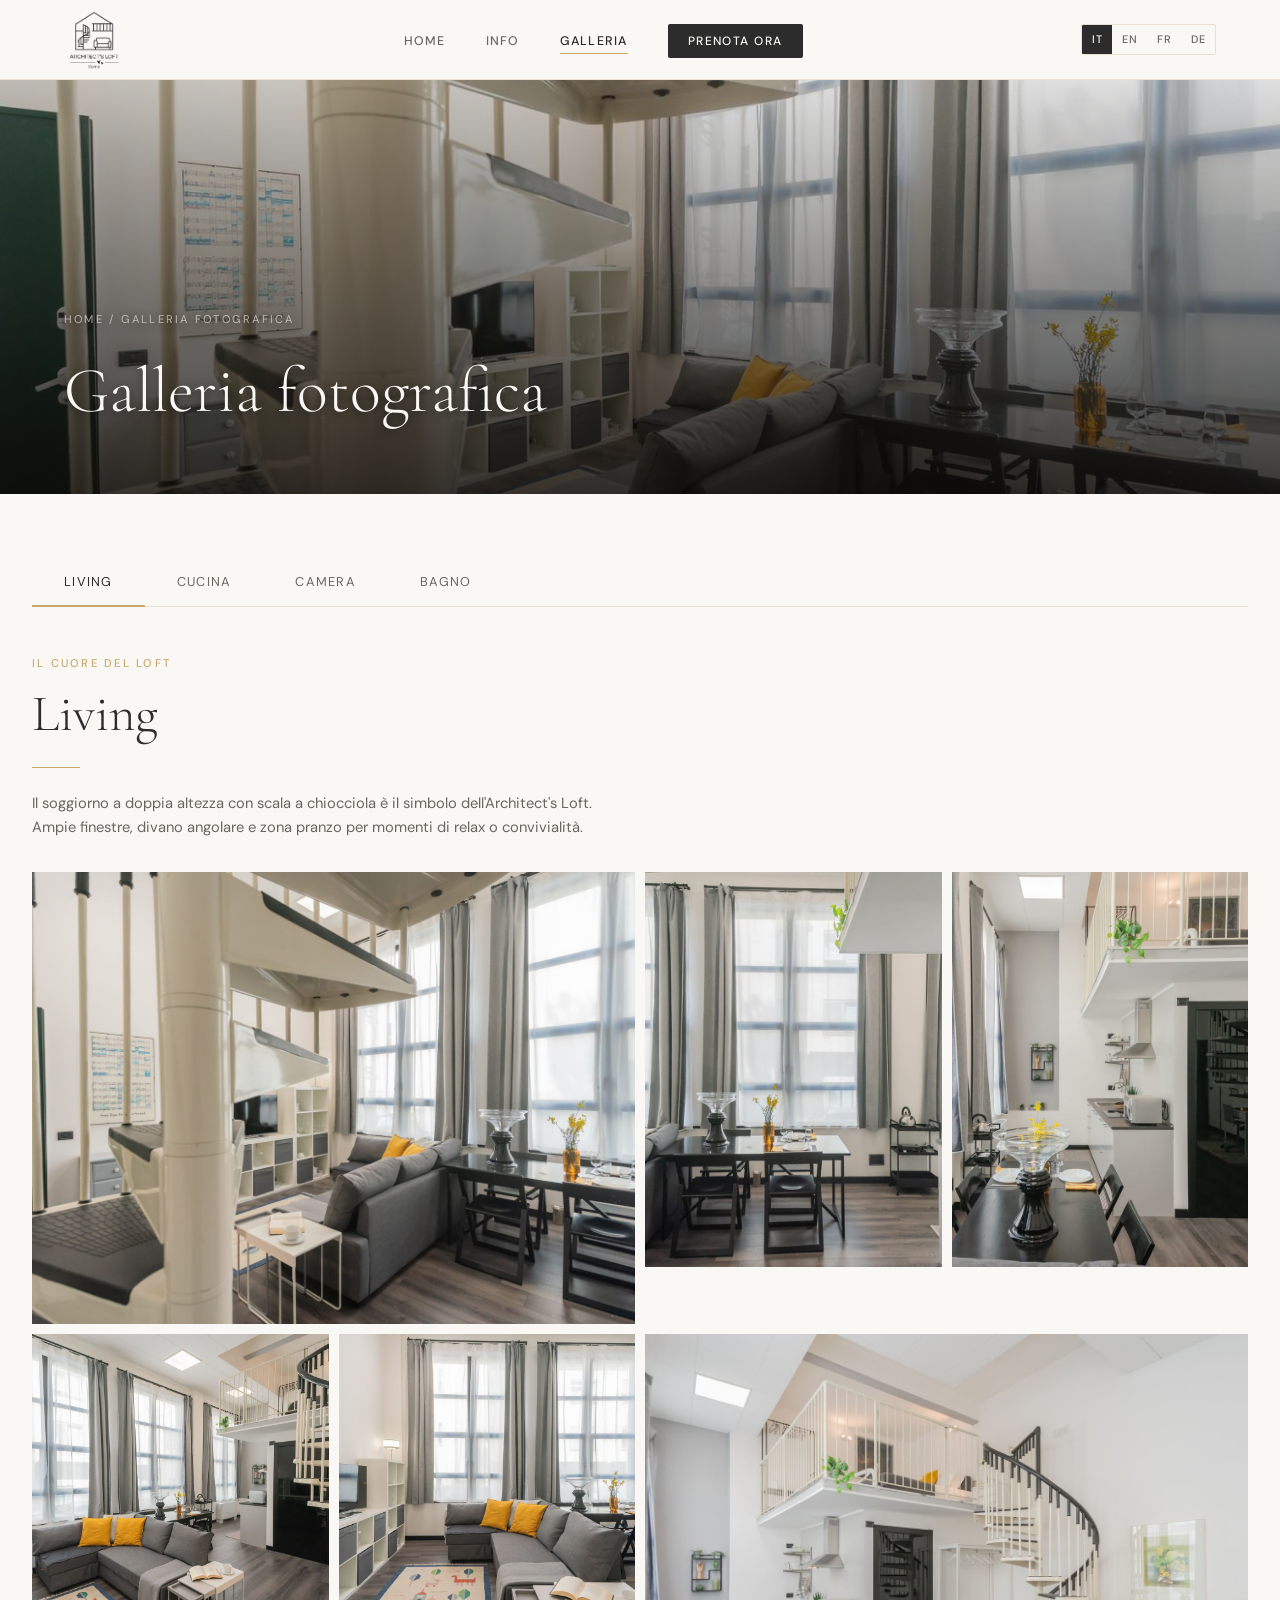
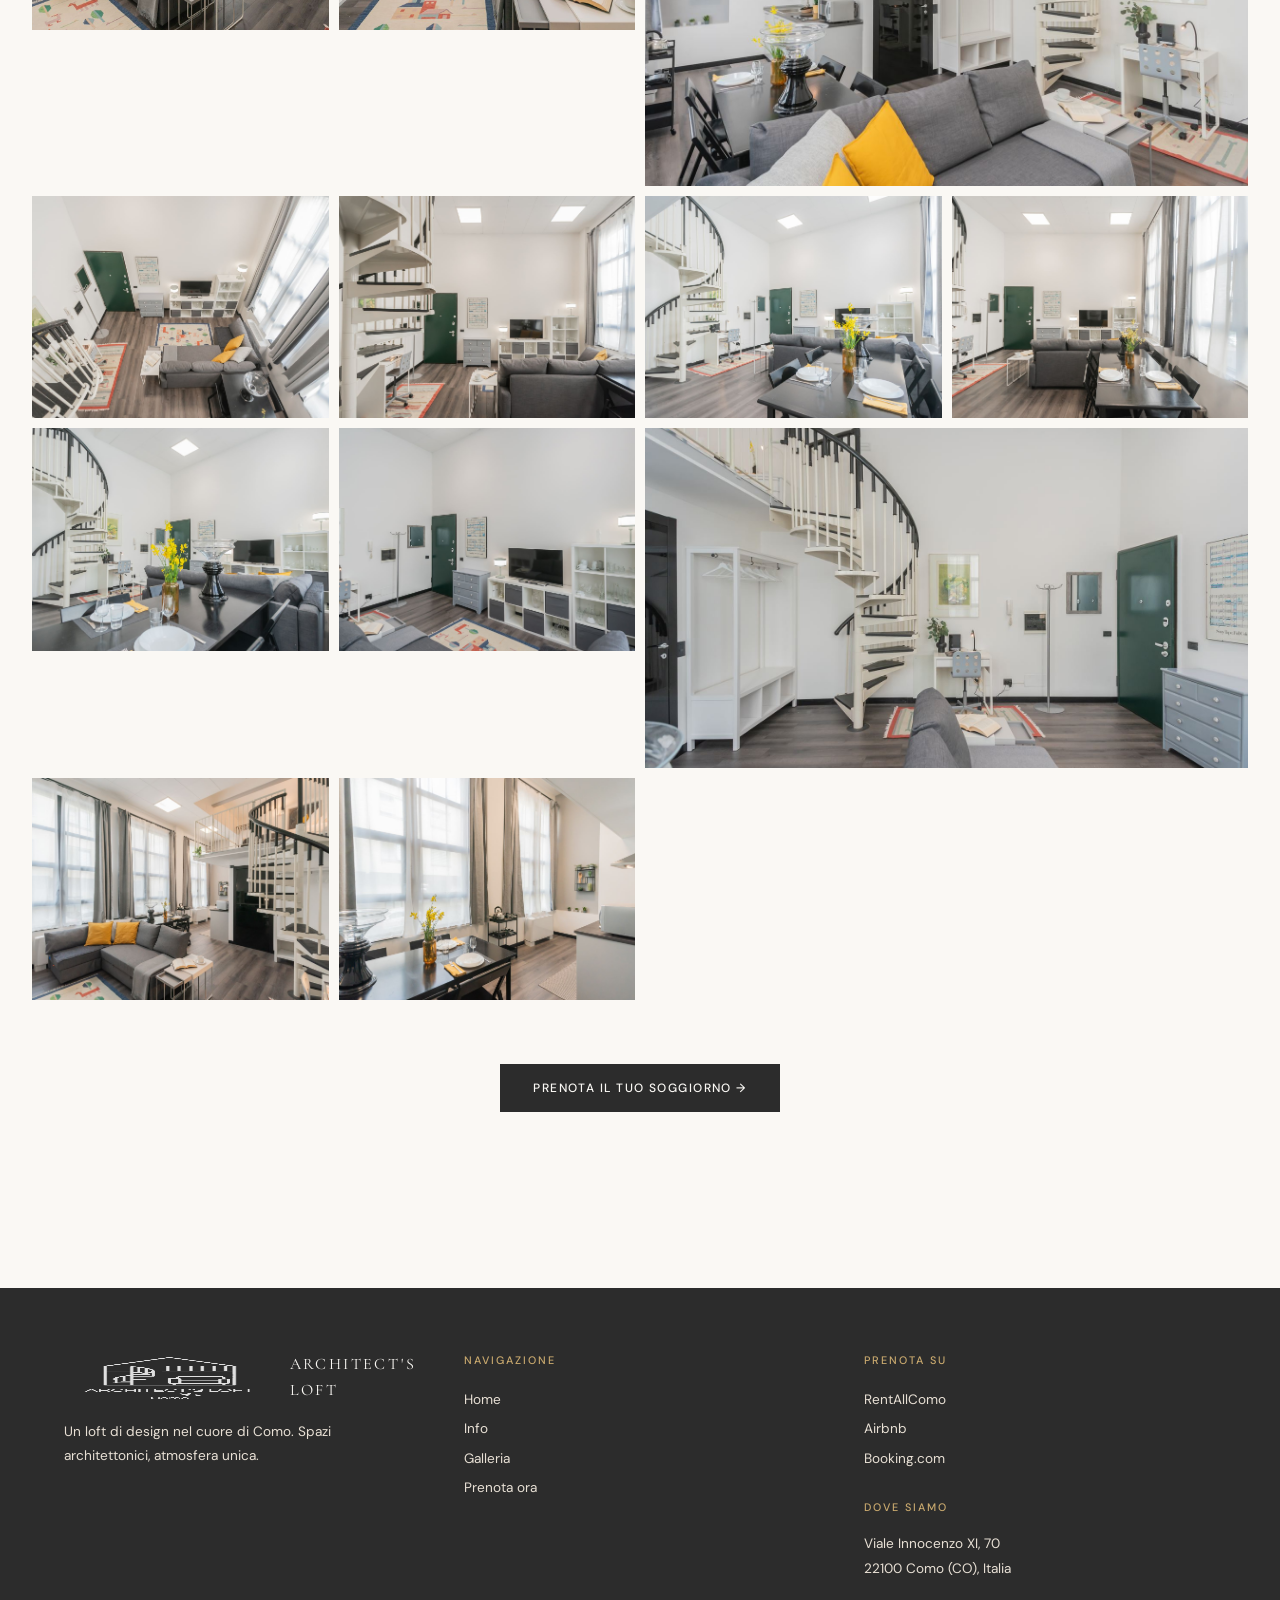
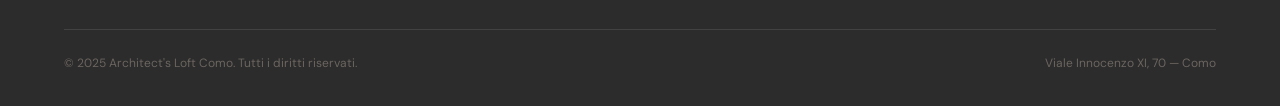
==== commit 849e72ba: "Add files via upload" ====
--- a/galleria.html
+++ b/galleria.html
@@ -1,69 +1,87 @@
 <!DOCTYPE html>
 <html lang="it">
 <head>
-  <meta charset="UTF-8"><meta name="viewport" content="width=device-width,initial-scale=1.0">
-  <!-- Favicon -->
+  <meta charset="UTF-8">
+  <meta name="viewport" content="width=device-width, initial-scale=1.0, viewport-fit=cover">
+  <title>Galleria — Architect's Loft Como</title>
+  <meta name="description" content="Un loft di design nel cuore di Como. Spazi ad altezza doppia, scala a chiocciola e ogni dettaglio pensato per regalarti un soggiorno indimenticabile.">
+  <meta name="theme-color" content="#faf8f4">
+  <link rel="canonical" href="https://www.architectsloft.it/galleria.html">
   <link rel="icon" href="data:image/svg+xml,<svg xmlns='http://www.w3.org/2000/svg' viewBox='0 0 100 100'><text y='.9em' font-size='90'>🏠</text></svg>">
-  <!-- Social / OG -->
-  <!-- NOTE: replace https://www.architectsloft.it with your actual domain, e.g. https://architectsloftcomo.com -->
+  <link rel="preconnect" href="https://fonts.googleapis.com">
+  <link rel="preconnect" href="https://fonts.gstatic.com" crossorigin>
   <meta property="og:type" content="website">
   <meta property="og:site_name" content="Architect's Loft Como">
   <meta property="og:title" content="Galleria — Architect's Loft Como">
   <meta property="og:description" content="Un loft di design nel cuore di Como. Spazi ad altezza doppia, scala a chiocciola e ogni dettaglio pensato per regalarti un soggiorno indimenticabile.">
   <meta property="og:image" content="https://www.architectsloft.it/images/living/living_14.jpg">
   <meta property="og:image:width" content="1400">
-  <meta property="og:image:height" content="1050">
+  <meta property="og:image:height" content="934">
   <meta property="og:url" content="https://www.architectsloft.it/galleria.html">
-  <!-- Twitter Card -->
+  <meta property="og:locale" content="it_IT">
   <meta name="twitter:card" content="summary_large_image">
   <meta name="twitter:title" content="Galleria — Architect's Loft Como">
   <meta name="twitter:description" content="Un loft di design nel cuore di Como. Spazi ad altezza doppia, scala a chiocciola e ogni dettaglio pensato per regalarti un soggiorno indimenticabile.">
   <meta name="twitter:image" content="https://www.architectsloft.it/images/living/living_14.jpg">
-  <title>Galleria — Architect's Loft Como</title>
-  <meta name="description" content="Un loft di design nel cuore di Como. Spazi ad altezza doppia, scala a chiocciola e ogni dettaglio pensato per regalarti un soggiorno indimenticabile.">  <link rel="stylesheet" href="style.css">
+  <link rel="stylesheet" href="style.css">
   <style>
-    .page-hero{height:44vh;position:relative;display:flex;align-items:flex-end;overflow:hidden}
-    .page-hero-bg{position:absolute;inset:0;background-image:url('images/living/living_1.jpg');background-size:cover;background-position:center}
-    .page-hero-overlay{position:absolute;inset:0;background:linear-gradient(to top,rgba(28,26,24,.72),rgba(28,26,24,.05))}
-    .page-hero-content{position:relative;z-index:1;padding:clamp(2rem,4vw,3.5rem) clamp(1.5rem,5vw,4rem)}
-    .page-hero-content .breadcrumb{font-size:.7rem;letter-spacing:.2em;text-transform:uppercase;color:rgba(250,248,244,.5);margin-bottom:.75rem}
-    .page-hero-content h1{font-family:'Cormorant Garamond',serif;font-size:clamp(2.5rem,5vw,4rem);font-weight:300;color:var(--cream)}
-    .gallery-body{max-width:1300px;margin:0 auto;padding:clamp(3rem,5vw,5rem) clamp(1rem,3vw,2rem)}
-    .tabs{display:flex;gap:0;flex-wrap:wrap;border-bottom:1px solid var(--stone);margin-bottom:3rem}
-    .tab-btn{padding:.85rem 2rem;border:none;background:none;cursor:pointer;font-family:'DM Sans',sans-serif;font-size:.8rem;letter-spacing:.1em;text-transform:uppercase;color:var(--mid);position:relative;transition:color .2s}
-    .tab-btn::after{content:'';position:absolute;bottom:-1px;left:0;right:0;height:2px;background:var(--gold);transform:scaleX(0);transition:transform .3s}
-    .tab-btn.active{color:var(--charcoal)}.tab-btn.active::after{transform:scaleX(1)}.tab-btn:hover{color:var(--charcoal)}
-    .gallery-section{display:none}.gallery-section.active{display:block}
-    .gallery-section-header{margin-bottom:2rem}
-    .photo-grid{display:grid;grid-template-columns:repeat(4,1fr);gap:10px}
-    .photo-grid .span2{grid-column:span 2}
-    .photo-item{position:relative;overflow:hidden;cursor:zoom-in;background:var(--stone)}
-    .photo-item img{width:100%;height:100%;object-fit:cover;transition:transform .7s ease,filter .4s;display:block}
-    .photo-item:hover img{transform:scale(1.06);filter:brightness(.92)}
-    .photo-item .overlay{position:absolute;inset:0;background:rgba(28,26,24,0);transition:background .3s;display:flex;align-items:center;justify-content:center}
-    .photo-item:hover .overlay{background:rgba(28,26,24,.2)}
-    .overlay-icon{opacity:0;transform:scale(.7);transition:opacity .3s,transform .3s;color:white;font-size:1.5rem}
-    .photo-item:hover .overlay-icon{opacity:1;transform:scale(1)}
-    .ar-land{aspect-ratio:4/3}.ar-port{aspect-ratio:3/4}.ar-sq{aspect-ratio:1/1}.ar-wide{aspect-ratio:16/9}
-    .lightbox{display:none;position:fixed;inset:0;z-index:999;background:rgba(20,18,16,.96);align-items:center;justify-content:center}
-    .lightbox.open{display:flex}
-    .lb-inner{position:relative;max-width:92vw;max-height:90vh}
-    .lb-inner img{max-width:100%;max-height:90vh;object-fit:contain}
-    .lb-close{position:absolute;top:-3rem;right:0;background:none;border:none;color:white;font-size:1.5rem;cursor:pointer;letter-spacing:.15em;font-family:'DM Sans',sans-serif}
-    .lb-nav{position:absolute;top:50%;transform:translateY(-50%);background:rgba(250,248,244,.08);border:none;color:white;font-size:1.8rem;cursor:pointer;padding:.75rem .5rem;transition:background .2s}
-    .lb-nav:hover{background:rgba(250,248,244,.2)}.lb-prev{left:-3.5rem}.lb-next{right:-3.5rem}
-    .lb-caption{position:absolute;bottom:-2.5rem;left:0;right:0;text-align:center;color:rgba(250,248,244,.5);font-size:.75rem;letter-spacing:.12em;text-transform:uppercase}
-    @media(max-width:900px){.photo-grid{grid-template-columns:repeat(2,1fr)}.photo-grid .span2{grid-column:span 1}.lb-prev{left:-2rem}.lb-next{right:-2rem}}
-    @media(max-width:500px){.tab-btn{padding:.65rem 1rem;font-size:.72rem}.lb-nav{display:none}}
+    .page-hero { height:46vh; min-height:300px; position:relative; display:flex; align-items:flex-end; overflow:hidden; }
+    .page-hero-bg { position:absolute; inset:0; background-size:cover; background-position:center; }
+    .page-hero-overlay { position:absolute; inset:0; background:linear-gradient(to top, rgba(10,8,6,.78), rgba(10,8,6,.12)); }
+    .page-hero-content { position:relative; z-index:1; padding:clamp(2rem,4vw,3.5rem) clamp(1.5rem,5vw,4rem); text-shadow:0 2px 10px rgba(0,0,0,.5); }
+    .page-hero-content .breadcrumb { font-size:.7rem; letter-spacing:.2em; text-transform:uppercase; color:rgba(250,248,244,.6); margin-bottom:.75rem; }
+    .page-hero-content h1 { font-family:'Cormorant Garamond',serif; font-size:clamp(2.5rem,5vw,4rem); font-weight:300; color:var(--cream); }
+    .page-hero-content p { color:rgba(255,255,255,.85); font-size:.95rem; }
+    .gallery-body { max-width:1300px; margin:0 auto; padding:clamp(3rem,5vw,5rem) clamp(1rem,3vw,2rem); }
+    .tabs { display:flex; flex-wrap:wrap; border-bottom:1px solid var(--stone); margin-bottom:3rem; }
+    .tab-btn { padding:.85rem 2rem; min-height:44px; border:none; background:none; cursor:pointer; font-size:.8rem; letter-spacing:.1em; text-transform:uppercase; color:var(--mid); position:relative; transition:color .2s; }
+    .tab-btn::after { content:''; position:absolute; bottom:-1px; left:0; right:0; height:2px; background:var(--gold); transform:scaleX(0); transition:transform .3s; }
+    .tab-btn.active { color:var(--charcoal); }
+    .tab-btn.active::after { transform:scaleX(1); }
+    .tab-btn:hover { color:var(--charcoal); }
+    .gallery-section { display:none; }
+    .gallery-section.active { display:block; }
+    .gallery-section-header { margin-bottom:2rem; }
+    .gallery-section-header p { color:var(--mid); font-size:.92rem; max-width:560px; }
+    .photo-grid { display:grid; grid-template-columns:repeat(4,1fr); gap:10px; }
+    .photo-grid .span2 { grid-column:span 2; }
+    .photo-item { position:relative; overflow:hidden; cursor:zoom-in; background:var(--stone); border:none; padding:0; }
+    .photo-item img { width:100%; height:100%; object-fit:cover; transition:transform .7s ease, filter .4s; display:block; }
+    .photo-item:hover img { transform:scale(1.06); filter:brightness(.92); }
+    .photo-item .overlay { position:absolute; inset:0; background:rgba(28,26,24,0); transition:background .3s; display:flex; align-items:center; justify-content:center; pointer-events:none; }
+    .photo-item:hover .overlay { background:rgba(28,26,24,.2); }
+    .overlay-icon { opacity:0; transform:scale(.7); transition:opacity .3s, transform .3s; color:#fff; font-size:1.5rem; }
+    .photo-item:hover .overlay-icon { opacity:1; transform:scale(1); }
+    .ar-land { aspect-ratio:4/3; } .ar-port { aspect-ratio:3/4; } .ar-sq { aspect-ratio:1/1; } .ar-wide { aspect-ratio:16/9; }
+    .lightbox { display:none; position:fixed; inset:0; z-index:999; background:rgba(20,18,16,.96); align-items:center; justify-content:center; }
+    .lightbox.open { display:flex; }
+    .lb-inner { position:relative; max-width:92vw; max-height:88vh; }
+    .lb-inner img { max-width:92vw; max-height:80vh; object-fit:contain; transition:opacity .15s; }
+    .lb-close { position:absolute; top:-3rem; right:0; min-width:44px; min-height:44px; background:none; border:none; color:#fff; font-size:1.4rem; cursor:pointer; }
+    .lb-nav { position:absolute; top:50%; transform:translateY(-50%); min-width:44px; min-height:60px; background:rgba(250,248,244,.08); border:none; color:#fff; font-size:1.8rem; cursor:pointer; transition:background .2s; }
+    .lb-nav:hover { background:rgba(250,248,244,.2); }
+    .lb-prev { left:-3.5rem; } .lb-next { right:-3.5rem; }
+    .lb-caption { position:absolute; bottom:-2.5rem; left:0; right:0; text-align:center; color:rgba(250,248,244,.55); font-size:.75rem; letter-spacing:.12em; text-transform:uppercase; }
+    @media (max-width:900px) {
+      .photo-grid { grid-template-columns:repeat(2,1fr); }
+      .photo-grid .span2 { grid-column:span 2; }
+      .lb-prev { left:.25rem; } .lb-next { right:.25rem; }
+      .lb-close { top:auto; bottom:-3.5rem; right:50%; transform:translateX(50%); }
+    }
+    @media (max-width:500px) {
+      .tabs { gap:0; }
+      .tab-btn { flex:1 1 50%; padding:.75rem .5rem; font-size:.72rem; }
+      .photo-grid { gap:6px; }
+    }
   </style>
 </head>
-<body data-title-it="Galleria fotografica — Architect's Loft Como" data-title-en="Photo Gallery — Architect's Loft Como">
+<body>
 
 <nav class="nav" id="nav">
-  <div class="nav-logo"><a href="index.html" style="display:flex;align-items:center;"><img src="images/logo.png" alt="Architect's Loft Como"></a></div>
-  <div style="display:flex;align-items:center;gap:1.5rem;">
-    <div class="lang-switcher"><button class="lang-btn" data-lang="it">IT</button><button class="lang-btn" data-lang="en">EN</button><button class="lang-btn" data-lang="fr">FR</button><button class="lang-btn" data-lang="de">DE</button></div>
-    <button class="nav-toggle" id="navToggle" aria-label="Menu"><span></span><span></span><span></span></button>
+  <div class="nav-logo">
+    <a href="index.html" aria-label="Architect's Loft — Home">
+      <img src="images/logo.png" alt="Architect's Loft Como" width="535" height="561">
+    </a>
   </div>
   <ul class="nav-links" id="navLinks">
     <li><a href="index.html" data-i18n="nav.home">Home</a></li>
@@ -71,11 +89,24 @@
     <li><a href="galleria.html" class="active" data-i18n="nav.gallery">Galleria</a></li>
     <li><a href="prenota.html" class="nav-cta" data-i18n="nav.book">Prenota ora</a></li>
   </ul>
+  <div class="nav-right">
+    <div class="lang-switcher" role="group" aria-label="Lingua">
+      <button class="lang-btn" data-lang="it">IT</button>
+      <button class="lang-btn" data-lang="en">EN</button>
+      <button class="lang-btn" data-lang="fr">FR</button>
+      <button class="lang-btn" data-lang="de">DE</button>
+    </div>
+    <button class="nav-toggle" id="navToggle" aria-label="Menu" aria-expanded="false" aria-controls="navLinks">
+      <span></span><span></span><span></span>
+    </button>
+  </div>
 </nav>
+<div class="nav-backdrop" id="navBackdrop" aria-hidden="true"></div>
 
 <div class="page">
   <div class="page-hero">
-    <div class="page-hero-bg"></div><div class="page-hero-overlay"></div>
+    <div class="page-hero-bg" style="background-image:url('images/living/living_1.jpg')"></div>
+    <div class="page-hero-overlay"></div>
     <div class="page-hero-content">
       <p class="breadcrumb"><a href="index.html" style="color:inherit" data-i18n="nav.home">Home</a> / <span data-i18n="gal.pg.title">Galleria fotografica</span></p>
       <h1 data-i18n="gal.pg.title">Galleria fotografica</h1>
@@ -83,90 +114,86 @@
   </div>
 
   <div class="gallery-body">
-    <div class="tabs">
-      <button class="tab-btn active" data-tab="living" data-i18n="gal.tab.living">Living</button>
-      <button class="tab-btn" data-tab="cucina" data-i18n="gal.tab.cucina">Cucina</button>
-      <button class="tab-btn" data-tab="camera" data-i18n="gal.tab.camera">Camera</button>
-      <button class="tab-btn" data-tab="bagno" data-i18n="gal.tab.bagno">Bagno</button>
-    </div>
-
-    <!-- LIVING -->
+    <div class="tabs" role="tablist">
+      <button class="tab-btn active" data-tab="living" role="tab" aria-selected="true" data-i18n="gal.tab.living">Living</button>
+      <button class="tab-btn" data-tab="cucina" role="tab" aria-selected="false" data-i18n="gal.tab.cucina">Cucina</button>
+      <button class="tab-btn" data-tab="camera" role="tab" aria-selected="false" data-i18n="gal.tab.camera">Camera</button>
+      <button class="tab-btn" data-tab="bagno" role="tab" aria-selected="false" data-i18n="gal.tab.bagno">Bagno</button>
+    </div>
+
     <section class="gallery-section active" id="living">
       <div class="gallery-section-header">
         <span class="section-label" data-i18n="gal.liv.label">Il cuore del Loft</span>
         <h2 class="section-title" data-i18n="gal.liv.title">Living</h2>
         <div class="section-divider"></div>
-        <p style="color:var(--mid);font-size:.92rem;max-width:560px;" data-i18n="gal.liv.text">Il soggiorno a doppia altezza con scala a chiocciola è il simbolo dell'Architect's Loft.</p>
+        <p data-i18n="gal.liv.text">Il soggiorno a doppia altezza con scala a chiocciola è il simbolo dell'Architect's Loft. Ampie finestre, divano angolare e zona pranzo per momenti di relax o convivialità.</p>
       </div>
       <div class="photo-grid">
-        <div class="photo-item span2 ar-land" data-src="images/living/living_1.jpg" data-zone="Living"><img src="images/living/living_1.jpg" alt="Living" loading="lazy"><div class="overlay"><span class="overlay-icon">⊕</span></div></div>
-        <div class="photo-item ar-port" data-src="images/living/living_2.jpg" data-zone="Living"><img src="images/living/living_2.jpg" alt="Living" loading="lazy"><div class="overlay"><span class="overlay-icon">⊕</span></div></div>
-        <div class="photo-item ar-port" data-src="images/living/living_3.jpg" data-zone="Living"><img src="images/living/living_3.jpg" alt="Living" loading="lazy"><div class="overlay"><span class="overlay-icon">⊕</span></div></div>
-        <div class="photo-item ar-sq" data-src="images/living/living_4.jpg" data-zone="Living"><img src="images/living/living_4.jpg" alt="Living" loading="lazy"><div class="overlay"><span class="overlay-icon">⊕</span></div></div>
-        <div class="photo-item ar-sq" data-src="images/living/living_5.jpg" data-zone="Living"><img src="images/living/living_5.jpg" alt="Living" loading="lazy"><div class="overlay"><span class="overlay-icon">⊕</span></div></div>
-        <div class="photo-item span2 ar-land" data-src="images/living/living_6.jpg" data-zone="Living"><img src="images/living/living_6.jpg" alt="Living" loading="lazy"><div class="overlay"><span class="overlay-icon">⊕</span></div></div>
-        <div class="photo-item ar-land" data-src="images/living/living_7.jpg" data-zone="Living"><img src="images/living/living_7.jpg" alt="Living" loading="lazy"><div class="overlay"><span class="overlay-icon">⊕</span></div></div>
-        <div class="photo-item ar-land" data-src="images/living/living_8.jpg" data-zone="Living"><img src="images/living/living_8.jpg" alt="Living" loading="lazy"><div class="overlay"><span class="overlay-icon">⊕</span></div></div>
-        <div class="photo-item ar-land" data-src="images/living/living_9.jpg" data-zone="Living"><img src="images/living/living_9.jpg" alt="Living" loading="lazy"><div class="overlay"><span class="overlay-icon">⊕</span></div></div>
-        <div class="photo-item ar-land" data-src="images/living/living_10.jpg" data-zone="Living"><img src="images/living/living_10.jpg" alt="Living" loading="lazy"><div class="overlay"><span class="overlay-icon">⊕</span></div></div>
-        <div class="photo-item ar-land" data-src="images/living/living_11.jpg" data-zone="Living"><img src="images/living/living_11.jpg" alt="Living" loading="lazy"><div class="overlay"><span class="overlay-icon">⊕</span></div></div>
-        <div class="photo-item ar-land" data-src="images/living/living_12.jpg" data-zone="Living"><img src="images/living/living_12.jpg" alt="Living" loading="lazy"><div class="overlay"><span class="overlay-icon">⊕</span></div></div>
-        <div class="photo-item span2 ar-wide" data-src="images/living/living_13.jpg" data-zone="Living"><img src="images/living/living_13.jpg" alt="Living" loading="lazy"><div class="overlay"><span class="overlay-icon">⊕</span></div></div>
-        <div class="photo-item ar-land" data-src="images/living/living_14.jpg" data-zone="Living"><img src="images/living/living_14.jpg" alt="Living" loading="lazy"><div class="overlay"><span class="overlay-icon">⊕</span></div></div>
-        <div class="photo-item ar-land" data-src="images/living/living_15.jpg" data-zone="Living"><img src="images/living/living_15.jpg" alt="Living" loading="lazy"><div class="overlay"><span class="overlay-icon">⊕</span></div></div>
+        <button class="photo-item span2 ar-land" data-src="images/living/living_1.jpg" data-zone="Living" aria-label="Living — foto 1"><img src="images/living/living_1.jpg" alt="Living — foto 1" loading="lazy"><span class="overlay" aria-hidden="true"><span class="overlay-icon">⊕</span></span></button>
+        <button class="photo-item ar-port" data-src="images/living/living_2.jpg" data-zone="Living" aria-label="Living — foto 2"><img src="images/living/living_2.jpg" alt="Living — foto 2" loading="lazy"><span class="overlay" aria-hidden="true"><span class="overlay-icon">⊕</span></span></button>
+        <button class="photo-item ar-port" data-src="images/living/living_3.jpg" data-zone="Living" aria-label="Living — foto 3"><img src="images/living/living_3.jpg" alt="Living — foto 3" loading="lazy"><span class="overlay" aria-hidden="true"><span class="overlay-icon">⊕</span></span></button>
+        <button class="photo-item ar-sq" data-src="images/living/living_4.jpg" data-zone="Living" aria-label="Living — foto 4"><img src="images/living/living_4.jpg" alt="Living — foto 4" loading="lazy"><span class="overlay" aria-hidden="true"><span class="overlay-icon">⊕</span></span></button>
+        <button class="photo-item ar-sq" data-src="images/living/living_5.jpg" data-zone="Living" aria-label="Living — foto 5"><img src="images/living/living_5.jpg" alt="Living — foto 5" loading="lazy"><span class="overlay" aria-hidden="true"><span class="overlay-icon">⊕</span></span></button>
+        <button class="photo-item span2 ar-land" data-src="images/living/living_6.jpg" data-zone="Living" aria-label="Living — foto 6"><img src="images/living/living_6.jpg" alt="Living — foto 6" loading="lazy"><span class="overlay" aria-hidden="true"><span class="overlay-icon">⊕</span></span></button>
+        <button class="photo-item ar-land" data-src="images/living/living_7.jpg" data-zone="Living" aria-label="Living — foto 7"><img src="images/living/living_7.jpg" alt="Living — foto 7" loading="lazy"><span class="overlay" aria-hidden="true"><span class="overlay-icon">⊕</span></span></button>
+        <button class="photo-item ar-land" data-src="images/living/living_8.jpg" data-zone="Living" aria-label="Living — foto 8"><img src="images/living/living_8.jpg" alt="Living — foto 8" loading="lazy"><span class="overlay" aria-hidden="true"><span class="overlay-icon">⊕</span></span></button>
+        <button class="photo-item ar-land" data-src="images/living/living_9.jpg" data-zone="Living" aria-label="Living — foto 9"><img src="images/living/living_9.jpg" alt="Living — foto 9" loading="lazy"><span class="overlay" aria-hidden="true"><span class="overlay-icon">⊕</span></span></button>
+        <button class="photo-item ar-land" data-src="images/living/living_10.jpg" data-zone="Living" aria-label="Living — foto 10"><img src="images/living/living_10.jpg" alt="Living — foto 10" loading="lazy"><span class="overlay" aria-hidden="true"><span class="overlay-icon">⊕</span></span></button>
+        <button class="photo-item ar-land" data-src="images/living/living_11.jpg" data-zone="Living" aria-label="Living — foto 11"><img src="images/living/living_11.jpg" alt="Living — foto 11" loading="lazy"><span class="overlay" aria-hidden="true"><span class="overlay-icon">⊕</span></span></button>
+        <button class="photo-item ar-land" data-src="images/living/living_12.jpg" data-zone="Living" aria-label="Living — foto 12"><img src="images/living/living_12.jpg" alt="Living — foto 12" loading="lazy"><span class="overlay" aria-hidden="true"><span class="overlay-icon">⊕</span></span></button>
+        <button class="photo-item span2 ar-wide" data-src="images/living/living_13.jpg" data-zone="Living" aria-label="Living — foto 13"><img src="images/living/living_13.jpg" alt="Living — foto 13" loading="lazy"><span class="overlay" aria-hidden="true"><span class="overlay-icon">⊕</span></span></button>
+        <button class="photo-item ar-land" data-src="images/living/living_14.jpg" data-zone="Living" aria-label="Living — foto 14"><img src="images/living/living_14.jpg" alt="Living — foto 14" loading="lazy"><span class="overlay" aria-hidden="true"><span class="overlay-icon">⊕</span></span></button>
+        <button class="photo-item ar-land" data-src="images/living/living_15.jpg" data-zone="Living" aria-label="Living — foto 15"><img src="images/living/living_15.jpg" alt="Living — foto 15" loading="lazy"><span class="overlay" aria-hidden="true"><span class="overlay-icon">⊕</span></span></button>
       </div>
     </section>
 
-    <!-- CUCINA -->
     <section class="gallery-section" id="cucina">
       <div class="gallery-section-header">
         <span class="section-label" data-i18n="gal.cuc.label">Il piacere del cucinare</span>
         <h2 class="section-title" data-i18n="gal.cuc.title">Cucina</h2>
         <div class="section-divider"></div>
-        <p style="color:var(--mid);font-size:.92rem;max-width:560px;" data-i18n="gal.cuc.text">Cucina completamente attrezzata con tutto il necessario.</p>
+        <p data-i18n="gal.cuc.text">Cucina completamente attrezzata con tutto il necessario per preparare colazioni, aperitivi o cene romantiche.</p>
       </div>
       <div class="photo-grid">
-        <div class="photo-item span2 ar-land" data-src="images/cucina/cucina_1.jpg" data-zone="Cucina"><img src="images/cucina/cucina_1.jpg" alt="Cucina" loading="lazy"><div class="overlay"><span class="overlay-icon">⊕</span></div></div>
-        <div class="photo-item ar-port" data-src="images/cucina/cucina_2.jpg" data-zone="Cucina"><img src="images/cucina/cucina_2.jpg" alt="Cucina" loading="lazy"><div class="overlay"><span class="overlay-icon">⊕</span></div></div>
-        <div class="photo-item ar-port" data-src="images/cucina/cucina_3.jpg" data-zone="Cucina"><img src="images/cucina/cucina_3.jpg" alt="Cucina" loading="lazy"><div class="overlay"><span class="overlay-icon">⊕</span></div></div>
-        <div class="photo-item ar-land" data-src="images/cucina/cucina_4.jpg" data-zone="Cucina"><img src="images/cucina/cucina_4.jpg" alt="Cucina" loading="lazy"><div class="overlay"><span class="overlay-icon">⊕</span></div></div>
-        <div class="photo-item ar-land" data-src="images/cucina/cucina_5.jpg" data-zone="Cucina"><img src="images/cucina/cucina_5.jpg" alt="Cucina" loading="lazy"><div class="overlay"><span class="overlay-icon">⊕</span></div></div>
+        <button class="photo-item span2 ar-land" data-src="images/cucina/cucina_1.jpg" data-zone="Cucina" aria-label="Cucina — foto 1"><img src="images/cucina/cucina_1.jpg" alt="Cucina — foto 1" loading="lazy"><span class="overlay" aria-hidden="true"><span class="overlay-icon">⊕</span></span></button>
+        <button class="photo-item ar-port" data-src="images/cucina/cucina_2.jpg" data-zone="Cucina" aria-label="Cucina — foto 2"><img src="images/cucina/cucina_2.jpg" alt="Cucina — foto 2" loading="lazy"><span class="overlay" aria-hidden="true"><span class="overlay-icon">⊕</span></span></button>
+        <button class="photo-item ar-port" data-src="images/cucina/cucina_3.jpg" data-zone="Cucina" aria-label="Cucina — foto 3"><img src="images/cucina/cucina_3.jpg" alt="Cucina — foto 3" loading="lazy"><span class="overlay" aria-hidden="true"><span class="overlay-icon">⊕</span></span></button>
+        <button class="photo-item ar-land" data-src="images/cucina/cucina_4.jpg" data-zone="Cucina" aria-label="Cucina — foto 4"><img src="images/cucina/cucina_4.jpg" alt="Cucina — foto 4" loading="lazy"><span class="overlay" aria-hidden="true"><span class="overlay-icon">⊕</span></span></button>
+        <button class="photo-item ar-land" data-src="images/cucina/cucina_5.jpg" data-zone="Cucina" aria-label="Cucina — foto 5"><img src="images/cucina/cucina_5.jpg" alt="Cucina — foto 5" loading="lazy"><span class="overlay" aria-hidden="true"><span class="overlay-icon">⊕</span></span></button>
       </div>
     </section>
 
-    <!-- CAMERA -->
     <section class="gallery-section" id="camera">
       <div class="gallery-section-header">
         <span class="section-label" data-i18n="gal.cam.label">Il riposo perfetto</span>
         <h2 class="section-title" data-i18n="gal.cam.title">Camera</h2>
         <div class="section-divider"></div>
-        <p style="color:var(--mid);font-size:.92rem;max-width:560px;" data-i18n="gal.cam.text">La camera da letto è ricavata al piano superiore del loft.</p>
+        <p data-i18n="gal.cam.text">La camera da letto è ricavata al piano superiore del loft, con accesso dalla scala a chiocciola. Un letto matrimoniale comodo, cuscini soffici e luce naturale per risvegli indimenticabili.</p>
       </div>
       <div class="photo-grid">
-        <div class="photo-item span2 ar-land" data-src="images/camera/camera_1.jpg" data-zone="Camera"><img src="images/camera/camera_1.jpg" alt="Camera" loading="lazy"><div class="overlay"><span class="overlay-icon">⊕</span></div></div>
-        <div class="photo-item ar-port" data-src="images/camera/camera_2.jpg" data-zone="Camera"><img src="images/camera/camera_2.jpg" alt="Camera" loading="lazy"><div class="overlay"><span class="overlay-icon">⊕</span></div></div>
-        <div class="photo-item ar-port" data-src="images/camera/camera_3.jpg" data-zone="Camera"><img src="images/camera/camera_3.jpg" alt="Camera" loading="lazy"><div class="overlay"><span class="overlay-icon">⊕</span></div></div>
-        <div class="photo-item ar-land" data-src="images/camera/camera_4.jpg" data-zone="Camera"><img src="images/camera/camera_4.jpg" alt="Camera" loading="lazy"><div class="overlay"><span class="overlay-icon">⊕</span></div></div>
-        <div class="photo-item ar-land" data-src="images/camera/camera_5.jpg" data-zone="Camera"><img src="images/camera/camera_5.jpg" alt="Camera" loading="lazy"><div class="overlay"><span class="overlay-icon">⊕</span></div></div>
-        <div class="photo-item span2 ar-wide" data-src="images/camera/camera_6.jpg" data-zone="Camera"><img src="images/camera/camera_6.jpg" alt="Camera" loading="lazy"><div class="overlay"><span class="overlay-icon">⊕</span></div></div>
+        <button class="photo-item span2 ar-land" data-src="images/camera/camera_1.jpg" data-zone="Camera" aria-label="Camera — foto 1"><img src="images/camera/camera_1.jpg" alt="Camera — foto 1" loading="lazy"><span class="overlay" aria-hidden="true"><span class="overlay-icon">⊕</span></span></button>
+        <button class="photo-item ar-port" data-src="images/camera/camera_2.jpg" data-zone="Camera" aria-label="Camera — foto 2"><img src="images/camera/camera_2.jpg" alt="Camera — foto 2" loading="lazy"><span class="overlay" aria-hidden="true"><span class="overlay-icon">⊕</span></span></button>
+        <button class="photo-item ar-port" data-src="images/camera/camera_3.jpg" data-zone="Camera" aria-label="Camera — foto 3"><img src="images/camera/camera_3.jpg" alt="Camera — foto 3" loading="lazy"><span class="overlay" aria-hidden="true"><span class="overlay-icon">⊕</span></span></button>
+        <button class="photo-item ar-land" data-src="images/camera/camera_4.jpg" data-zone="Camera" aria-label="Camera — foto 4"><img src="images/camera/camera_4.jpg" alt="Camera — foto 4" loading="lazy"><span class="overlay" aria-hidden="true"><span class="overlay-icon">⊕</span></span></button>
+        <button class="photo-item ar-land" data-src="images/camera/camera_5.jpg" data-zone="Camera" aria-label="Camera — foto 5"><img src="images/camera/camera_5.jpg" alt="Camera — foto 5" loading="lazy"><span class="overlay" aria-hidden="true"><span class="overlay-icon">⊕</span></span></button>
+        <button class="photo-item span2 ar-wide" data-src="images/camera/camera_6.jpg" data-zone="Camera" aria-label="Camera — foto 6"><img src="images/camera/camera_6.jpg" alt="Camera — foto 6" loading="lazy"><span class="overlay" aria-hidden="true"><span class="overlay-icon">⊕</span></span></button>
       </div>
     </section>
 
-    <!-- BAGNO -->
     <section class="gallery-section" id="bagno">
       <div class="gallery-section-header">
         <span class="section-label" data-i18n="gal.bag.label">Il tuo angolo di benessere</span>
         <h2 class="section-title" data-i18n="gal.bag.title">Bagno</h2>
         <div class="section-divider"></div>
-        <p style="color:var(--mid);font-size:.92rem;max-width:560px;" data-i18n="gal.bag.text">Il bagno privato è dotato di doccia/vasca, asciugacapelli e biancheria di qualità.</p>
+        <p data-i18n="gal.bag.text">Il bagno privato è dotato di doccia/vasca, asciugacapelli, biancheria da bagno di qualità e prodotti di cortesia.</p>
       </div>
       <div class="photo-grid">
-        <div class="photo-item ar-port" data-src="images/bagno/bagno_1.jpg" data-zone="Bagno"><img src="images/bagno/bagno_1.jpg" alt="Bagno" loading="lazy"><div class="overlay"><span class="overlay-icon">⊕</span></div></div>
-        <div class="photo-item ar-port" data-src="images/bagno/bagno_2.jpg" data-zone="Bagno"><img src="images/bagno/bagno_2.jpg" alt="Bagno" loading="lazy"><div class="overlay"><span class="overlay-icon">⊕</span></div></div>
-        <div class="photo-item span2 ar-land" data-src="images/bagno/bagno_3.jpg" data-zone="Bagno"><img src="images/bagno/bagno_3.jpg" alt="Bagno" loading="lazy"><div class="overlay"><span class="overlay-icon">⊕</span></div></div>
-        <div class="photo-item ar-land" data-src="images/bagno/bagno_4.jpg" data-zone="Bagno"><img src="images/bagno/bagno_4.jpg" alt="Bagno" loading="lazy"><div class="overlay"><span class="overlay-icon">⊕</span></div></div>
-        <div class="photo-item ar-land" data-src="images/bagno/bagno_5.jpg" data-zone="Bagno"><img src="images/bagno/bagno_5.jpg" alt="Bagno" loading="lazy"><div class="overlay"><span class="overlay-icon">⊕</span></div></div>
-        <div class="photo-item span2 ar-land" data-src="images/bagno/bagno_6.jpg" data-zone="Bagno"><img src="images/bagno/bagno_6.jpg" alt="Bagno" loading="lazy"><div class="overlay"><span class="overlay-icon">⊕</span></div></div>
+        <button class="photo-item ar-port" data-src="images/bagno/bagno_1.jpg" data-zone="Bagno" aria-label="Bagno — foto 1"><img src="images/bagno/bagno_1.jpg" alt="Bagno — foto 1" loading="lazy"><span class="overlay" aria-hidden="true"><span class="overlay-icon">⊕</span></span></button>
+        <button class="photo-item ar-port" data-src="images/bagno/bagno_2.jpg" data-zone="Bagno" aria-label="Bagno — foto 2"><img src="images/bagno/bagno_2.jpg" alt="Bagno — foto 2" loading="lazy"><span class="overlay" aria-hidden="true"><span class="overlay-icon">⊕</span></span></button>
+        <button class="photo-item span2 ar-land" data-src="images/bagno/bagno_3.jpg" data-zone="Bagno" aria-label="Bagno — foto 3"><img src="images/bagno/bagno_3.jpg" alt="Bagno — foto 3" loading="lazy"><span class="overlay" aria-hidden="true"><span class="overlay-icon">⊕</span></span></button>
+        <button class="photo-item ar-land" data-src="images/bagno/bagno_4.jpg" data-zone="Bagno" aria-label="Bagno — foto 4"><img src="images/bagno/bagno_4.jpg" alt="Bagno — foto 4" loading="lazy"><span class="overlay" aria-hidden="true"><span class="overlay-icon">⊕</span></span></button>
+        <button class="photo-item ar-land" data-src="images/bagno/bagno_5.jpg" data-zone="Bagno" aria-label="Bagno — foto 5"><img src="images/bagno/bagno_5.jpg" alt="Bagno — foto 5" loading="lazy"><span class="overlay" aria-hidden="true"><span class="overlay-icon">⊕</span></span></button>
+        <button class="photo-item span2 ar-land" data-src="images/bagno/bagno_6.jpg" data-zone="Bagno" aria-label="Bagno — foto 6"><img src="images/bagno/bagno_6.jpg" alt="Bagno — foto 6" loading="lazy"><span class="overlay" aria-hidden="true"><span class="overlay-icon">⊕</span></span></button>
       </div>
     </section>
 
@@ -176,68 +203,134 @@
   </div>
 </div>
 
-<div class="lightbox" id="lightbox">
+<div class="lightbox" id="lightbox" role="dialog" aria-modal="true" aria-label="Foto ingrandita">
   <div class="lb-inner">
-    <button class="lb-close" id="lbClose">✕</button>
-    <button class="lb-nav lb-prev" id="lbPrev">‹</button>
+    <button class="lb-close" id="lbClose" aria-label="Chiudi">✕</button>
+    <button class="lb-nav lb-prev" id="lbPrev" aria-label="Foto precedente">‹</button>
     <img id="lbImg" src="" alt="">
-    <button class="lb-nav lb-next" id="lbNext">›</button>
+    <button class="lb-nav lb-next" id="lbNext" aria-label="Foto successiva">›</button>
     <p class="lb-caption" id="lbCaption"></p>
   </div>
 </div>
 
 <footer>
   <div class="footer-grid">
-    <div class="footer-col"><div class="footer-logo"><img src="images/logo.png" alt="Logo"><span>Architect's Loft</span></div><p data-i18n="footer.tagline">Un loft di design nel cuore di Como.</p></div>
-    <div class="footer-col"><h4 data-i18n="footer.nav">Navigazione</h4><a href="index.html" data-i18n="nav.home">Home</a><a href="info.html" data-i18n="nav.info">Info</a><a href="galleria.html" data-i18n="nav.gallery">Galleria</a><a href="prenota.html" data-i18n="nav.book">Prenota ora</a></div>
-    <div class="footer-col"><h4 data-i18n="footer.where">Dove siamo</h4><p>Viale Innocenzo XI, 70<br>22100 Como (CO), Italia</p></div>
-  </div>
-  <div class="footer-bottom"><span data-i18n="footer.rights">© 2025 Architect's Loft Como.</span><span>Viale Innocenzo XI, 70 — Como</span></div>
+    <div class="footer-col">
+      <div class="footer-logo"><img src="images/logo.png" alt="" width="535" height="561"><span>Architect's Loft</span></div>
+      <p data-i18n="footer.tagline">Un loft di design nel cuore di Como. Spazi architettonici, atmosfera unica.</p>
+    </div>
+    <div class="footer-col">
+      <h4 data-i18n="footer.nav">Navigazione</h4>
+      <a href="index.html" data-i18n="nav.home">Home</a>
+      <a href="info.html" data-i18n="nav.info">Info</a>
+      <a href="galleria.html" data-i18n="nav.gallery">Galleria</a>
+      <a href="prenota.html" data-i18n="nav.book">Prenota ora</a>
+    </div>
+    <div class="footer-col">
+      <h4 data-i18n="footer.bookon">Prenota su</h4>
+      <a href="https://rentallcomo.italianway.house/apartments/14171-appartamento-como" target="_blank" rel="noopener">RentAllComo</a>
+      <a href="https://www.airbnb.it/rooms/1485391339417337877" target="_blank" rel="noopener">Airbnb</a>
+      <a href="https://www.booking.com/hotel/it/architects-loft.it.html" target="_blank" rel="noopener">Booking.com</a>
+      <br>
+      <h4 data-i18n="footer.where">Dove siamo</h4>
+      <p>Viale Innocenzo XI, 70<br>22100 Como (CO), Italia</p>
+    </div>
+  </div>
+  <div class="footer-bottom">
+    <span data-i18n="footer.rights">© 2025 Architect's Loft Como. Tutti i diritti riservati.</span>
+    <span>Viale Innocenzo XI, 70 — Como</span>
+  </div>
 </footer>
 
 <script src="lang.js"></script>
+<script src="nav.js"></script>
 <script>
-  const nav=document.getElementById('nav');
-  window.addEventListener('scroll',()=>nav.classList.toggle('scrolled',window.scrollY>40));
-  document.getElementById('navToggle').addEventListener('click',()=>document.getElementById('navLinks').classList.toggle('open'));
-  // Tabs
-  const tabBtns=document.querySelectorAll('.tab-btn');
-  const sections=document.querySelectorAll('.gallery-section');
-  tabBtns.forEach(btn=>{
-    btn.addEventListener('click',()=>{
-      tabBtns.forEach(b=>b.classList.remove('active'));
-      sections.forEach(s=>s.classList.remove('active'));
-      btn.classList.add('active');
-      document.getElementById(btn.dataset.tab).classList.add('active');
-      window.scrollTo({top:document.querySelector('.tabs').offsetTop-80,behavior:'smooth'});
-    });
+(function(){
+  'use strict';
+  /* tabs */
+  var tabBtns = document.querySelectorAll('.tab-btn');
+  var sections = document.querySelectorAll('.gallery-section');
+  function activate(btn) {
+    for (var i=0;i<tabBtns.length;i++){ tabBtns[i].classList.remove('active'); tabBtns[i].setAttribute('aria-selected','false'); }
+    for (var j=0;j<sections.length;j++){ sections[j].classList.remove('active'); }
+    btn.classList.add('active'); btn.setAttribute('aria-selected','true');
+    document.getElementById(btn.getAttribute('data-tab')).classList.add('active');
+  }
+  for (var i=0;i<tabBtns.length;i++){
+    (function(btn){
+      btn.addEventListener('click', function(){
+        activate(btn);
+        var tabs = document.querySelector('.tabs');
+        window.scrollTo({ top: tabs.offsetTop - 90, behavior: 'smooth' });
+      });
+    })(tabBtns[i]);
+  }
+  var hash = location.hash.replace('#','');
+  if (hash) { var b = document.querySelector('[data-tab="'+hash+'"]'); if (b) activate(b); }
+
+  /* lightbox */
+  var allItems = [], idx = 0;
+  var lb = document.getElementById('lightbox');
+  var lbImg = document.getElementById('lbImg');
+  var lbCap = document.getElementById('lbCaption');
+  var lastFocus = null;
+  function show() {
+    lbImg.src = allItems[idx].src;
+    lbImg.alt = allItems[idx].zone;
+    lbCap.textContent = allItems[idx].zone + ' — ' + (idx+1) + ' / ' + allItems.length;
+  }
+  function openLb(items, i, origin) {
+    allItems = items; idx = i; lastFocus = origin;
+    show();
+    lb.classList.add('open');
+    document.body.style.overflow = 'hidden';
+    document.getElementById('lbClose').focus();
+  }
+  function closeLb() {
+    lb.classList.remove('open');
+    document.body.style.overflow = '';
+    if (lastFocus) lastFocus.focus();
+  }
+  function nav(dir) {
+    idx = (idx + dir + allItems.length) % allItems.length;
+    lbImg.style.opacity = '0';
+    setTimeout(function(){ show(); lbImg.style.opacity = '1'; }, 150);
+  }
+  var photoItems = document.querySelectorAll('.photo-item');
+  for (var k=0;k<photoItems.length;k++){
+    (function(item){
+      item.addEventListener('click', function(){
+        var section = item.closest('.gallery-section');
+        var nodes = section.querySelectorAll('.photo-item');
+        var items = [], pos = 0;
+        for (var m=0;m<nodes.length;m++){
+          items.push({ src: nodes[m].getAttribute('data-src'), zone: nodes[m].getAttribute('data-zone') });
+          if (nodes[m] === item) pos = m;
+        }
+        openLb(items, pos, item);
+      });
+    })(photoItems[k]);
+  }
+  document.getElementById('lbClose').addEventListener('click', closeLb);
+  document.getElementById('lbPrev').addEventListener('click', function(){ nav(-1); });
+  document.getElementById('lbNext').addEventListener('click', function(){ nav(1); });
+  lb.addEventListener('click', function(e){ if (e.target === lb) closeLb(); });
+  document.addEventListener('keydown', function(e){
+    if (!lb.classList.contains('open')) return;
+    if (e.key === 'ArrowLeft') nav(-1);
+    if (e.key === 'ArrowRight') nav(1);
+    if (e.key === 'Escape') closeLb();
   });
-  const hash=location.hash.replace('#','');
-  if(hash){const btn=document.querySelector(`[data-tab="${hash}"]`);if(btn)btn.click();}
-  // Lightbox
-  let allItems=[],currentIdx=0;
-  const lb=document.getElementById('lightbox');
-  const lbImg=document.getElementById('lbImg');
-  const lbCap=document.getElementById('lbCaption');
-  function openLb(items,idx){allItems=items;currentIdx=idx;lbImg.src=allItems[currentIdx].src;lbCap.textContent=allItems[currentIdx].zone+' — '+(currentIdx+1)+' / '+allItems.length;lb.classList.add('open');document.body.style.overflow='hidden';}
-  function closeLb(){lb.classList.remove('open');document.body.style.overflow='';}
-  function navLb(dir){currentIdx=(currentIdx+dir+allItems.length)%allItems.length;lbImg.style.opacity='0';setTimeout(()=>{lbImg.src=allItems[currentIdx].src;lbCap.textContent=allItems[currentIdx].zone+' — '+(currentIdx+1)+' / '+allItems.length;lbImg.style.opacity='1';},150);}
-  lbImg.style.transition='opacity .15s';
-  document.querySelectorAll('.photo-item').forEach(item=>{
-    item.addEventListener('click',()=>{
-      const section=item.closest('.gallery-section');
-      const items=Array.from(section.querySelectorAll('.photo-item')).map(i=>({src:i.dataset.src,zone:i.dataset.zone}));
-      const idx=Array.from(section.querySelectorAll('.photo-item')).indexOf(item);
-      openLb(items,idx);
-    });
-  });
-  document.getElementById('lbClose').addEventListener('click',closeLb);
-  document.getElementById('lbPrev').addEventListener('click',()=>navLb(-1));
-  document.getElementById('lbNext').addEventListener('click',()=>navLb(1));
-  lb.addEventListener('click',e=>{if(e.target===lb)closeLb();});
-  document.addEventListener('keydown',e=>{if(!lb.classList.contains('open'))return;if(e.key==='ArrowLeft')navLb(-1);if(e.key==='ArrowRight')navLb(1);if(e.key==='Escape')closeLb();});
-  const obs=new IntersectionObserver(e=>e.forEach(x=>x.isIntersecting&&x.target.classList.add('visible')),{threshold:.1});
-  document.querySelectorAll('.fade-in').forEach(el=>obs.observe(el));
+  /* swipe on touch */
+  var touchX = null;
+  lb.addEventListener('touchstart', function(e){ touchX = e.changedTouches[0].clientX; }, { passive: true });
+  lb.addEventListener('touchend', function(e){
+    if (touchX === null) return;
+    var dx = e.changedTouches[0].clientX - touchX;
+    if (Math.abs(dx) > 50) nav(dx < 0 ? 1 : -1);
+    touchX = null;
+  }, { passive: true });
+})();
 </script>
 </body>
 </html>
--- a/style.css
+++ b/style.css
@@ -1,4 +1,7 @@
-/* ─── GOOGLE FONTS ──────────────────────────── */
+/* ═══════════════════════════════════════════════════
+   ARCHITECT'S LOFT COMO — shared stylesheet (rev. 2)
+   ═══════════════════════════════════════════════════ */
+
 @import url('https://fonts.googleapis.com/css2?family=Cormorant+Garamond:ital,wght@0,300;0,400;0,500;0,600;1,300;1,400&family=DM+Sans:wght@300;400;500&display=swap');
 
 /* ─── VARIABLES ─────────────────────────────── */
@@ -9,7 +12,7 @@
   --charcoal: #2c2c2c;
   --mid:      #6b6560;
   --gold:     #c9a96e;
-  --mustard:  #d4a017;
+  --gold-hi:  #f0c060;
   --white:    #ffffff;
   --shadow:   rgba(44,44,44,0.08);
   --nav-h:    80px;
@@ -24,9 +27,25 @@
   color: var(--charcoal);
   line-height: 1.6;
   overflow-x: hidden;
-}
-img { display: block; max-width: 100%; }
+  -webkit-tap-highlight-color: transparent;
+}
+img { display: block; max-width: 100%; height: auto; }
 a { text-decoration: none; color: inherit; }
+button { font: inherit; }
+
+/* Visible keyboard focus, invisible for mouse */
+:focus { outline: none; }
+:focus-visible { outline: 2px solid var(--gold); outline-offset: 3px; }
+
+/* Reduced motion */
+@media (prefers-reduced-motion: reduce) {
+  *, *::before, *::after {
+    animation-duration: .01ms !important;
+    animation-iteration-count: 1 !important;
+    transition-duration: .01ms !important;
+  }
+  html { scroll-behavior: auto; }
+}
 
 /* ─── NAVIGATION ─────────────────────────────── */
 .nav {
@@ -37,23 +56,18 @@
   -webkit-backdrop-filter: blur(12px);
   border-bottom: 1px solid var(--stone);
   display: flex; align-items: center; justify-content: space-between;
-  padding: 0 clamp(1.5rem, 5vw, 4rem);
+  padding: 0 clamp(1.25rem, 5vw, 4rem);
   transition: box-shadow .3s;
 }
 .nav.scrolled { box-shadow: 0 2px 24px var(--shadow); }
-.nav-logo { display: flex; align-items: center; gap: .75rem; }
+.nav-logo a { display: flex; align-items: center; }
 .nav-logo img { height: 64px; width: auto; }
-.nav-logo span {
-  font-family: 'Cormorant Garamond', serif;
-  font-size: 1.1rem; font-weight: 500;
-  letter-spacing: .12em; text-transform: uppercase;
-  color: var(--charcoal);
-}
-.nav-links { display: flex; gap: 2.5rem; list-style: none; }
+.nav-right { display: flex; align-items: center; gap: 1.25rem; }
+.nav-links { display: flex; align-items: center; gap: 2.5rem; list-style: none; }
 .nav-links a {
   font-size: .78rem; font-weight: 500; letter-spacing: .1em;
   text-transform: uppercase; color: var(--mid);
-  position: relative; padding-bottom: 4px;
+  position: relative; padding: .35rem 0;
   transition: color .2s;
 }
 .nav-links a::after {
@@ -65,7 +79,7 @@
 .nav-links a:hover::after, .nav-links a.active::after { width: 100%; }
 .nav-cta {
   background: var(--charcoal); color: var(--cream) !important;
-  padding: .5rem 1.25rem !important; border-radius: 2px;
+  padding: .55rem 1.25rem !important; border-radius: 2px;
   font-size: .75rem !important; letter-spacing: .12em !important;
   transition: background .2s !important;
 }
@@ -74,21 +88,40 @@
 
 /* language switcher */
 .lang-switcher {
-  display: flex; align-items: center; gap: 0;
+  display: flex; align-items: center;
   border: 1px solid var(--stone); border-radius: 2px; overflow: hidden;
 }
 .lang-btn {
   background: none; border: none; cursor: pointer;
-  padding: .3rem .55rem; font-size: .68rem; font-weight: 500;
+  padding: .35rem .6rem; font-size: .68rem; font-weight: 500;
   letter-spacing: .08em; text-transform: uppercase; color: var(--mid);
-  font-family: 'DM Sans', sans-serif; transition: background .2s, color .2s;
+  transition: background .2s, color .2s;
 }
 .lang-btn.active { background: var(--charcoal); color: var(--cream); }
 .lang-btn:not(.active):hover { background: var(--stone); }
 
-/* hamburger */
-.nav-toggle { display: none; flex-direction: column; gap: 5px; cursor: pointer; padding: 4px; }
-.nav-toggle span { display: block; width: 24px; height: 1.5px; background: var(--charcoal); transition: .3s; }
+/* hamburger toggle (mobile only) */
+.nav-toggle {
+  display: none; flex-direction: column; justify-content: center; gap: 5px;
+  width: 44px; height: 44px; padding: 10px;
+  background: none; border: none; cursor: pointer;
+}
+.nav-toggle span {
+  display: block; width: 100%; height: 2px;
+  background: var(--charcoal); border-radius: 1px;
+  transition: transform .3s ease, opacity .3s ease;
+}
+.nav-toggle[aria-expanded="true"] span:nth-child(1) { transform: translateY(7px) rotate(45deg); }
+.nav-toggle[aria-expanded="true"] span:nth-child(2) { opacity: 0; }
+.nav-toggle[aria-expanded="true"] span:nth-child(3) { transform: translateY(-7px) rotate(-45deg); }
+
+/* drawer backdrop (mobile only) */
+.nav-backdrop {
+  display: none; position: fixed; inset: 0; z-index: 98;
+  background: rgba(20,18,16,.45);
+  opacity: 0; transition: opacity .3s ease;
+}
+.nav-backdrop.show { opacity: 1; }
 
 /* ─── PAGE WRAPPER ─────────────────────────── */
 .page { padding-top: var(--nav-h); }
@@ -109,19 +142,15 @@
   font-weight: 300; line-height: 1.15;
   color: var(--charcoal);
 }
-.section-divider {
-  width: 48px; height: 1px; background: var(--gold);
-  margin: 1.5rem 0;
-}
+.section-divider { width: 48px; height: 1px; background: var(--gold); margin: 1.5rem 0; }
 
 /* ─── BUTTON ─────────────────────────────────── */
 .btn {
-  display: inline-flex; align-items: center; gap: .5rem;
-  padding: .85rem 2rem; border: 1px solid var(--charcoal);
-  font-family: 'DM Sans', sans-serif;
+  display: inline-flex; align-items: center; justify-content: center; gap: .5rem;
+  min-height: 44px; padding: .85rem 2rem; border: 1px solid var(--charcoal);
   font-size: .75rem; font-weight: 500; letter-spacing: .12em;
   text-transform: uppercase; cursor: pointer;
-  transition: background .25s, color .25s;
+  transition: background .25s, color .25s, border-color .25s;
   background: transparent;
 }
 .btn-dark { background: var(--charcoal); color: var(--cream); border-color: var(--charcoal); }
@@ -136,10 +165,7 @@
   padding: 4rem clamp(1.5rem, 5vw, 4rem) 2rem;
   margin-top: 6rem;
 }
-.footer-grid {
-  display: grid; grid-template-columns: 1fr 1fr 1fr;
-  gap: 3rem; margin-bottom: 3rem;
-}
+.footer-grid { display: grid; grid-template-columns: 1fr 1fr 1fr; gap: 3rem; margin-bottom: 3rem; }
 .footer-logo { display: flex; align-items: center; gap: .75rem; margin-bottom: 1rem; }
 .footer-logo img { height: 48px; filter: brightness(0) invert(1); opacity: .85; }
 .footer-logo span {
@@ -151,20 +177,60 @@
   color: var(--gold); margin-bottom: 1rem; font-weight: 500;
 }
 .footer-col p, .footer-col a { font-size: .85rem; color: var(--stone); line-height: 1.8; display: block; }
+.footer-col a { padding: .15rem 0; }
 .footer-col a:hover { color: var(--cream); }
 .footer-bottom {
   border-top: 1px solid rgba(255,255,255,.1);
   padding-top: 1.5rem;
   display: flex; justify-content: space-between; align-items: center;
+  gap: 1rem; flex-wrap: wrap;
   font-size: .75rem; color: var(--mid);
 }
 
-/* ─── RESPONSIVE ─────────────────────────────── */
+/* ═══════════════════════════════════════════════
+   MOBILE — drawer menu sliding from the RIGHT
+   ═══════════════════════════════════════════════ */
 @media (max-width: 768px) {
-  .nav-links { display: none; position: absolute; top: var(--nav-h); left: 0; right: 0;
-    flex-direction: column; background: var(--cream); border-bottom: 1px solid var(--stone);
-    padding: 1.5rem 2rem; gap: 1.25rem; }
-  .nav-links.open { display: flex; }
-  .nav-toggle { display: flex; }
+  .nav { padding: 0 1.25rem; }
+  .nav-logo img { height: 54px; }
+  .nav-toggle { display: flex; z-index: 102; }
+  .nav-backdrop { display: block; pointer-events: none; }
+  .nav-backdrop.show { pointer-events: auto; }
+
+  /* the drawer itself */
+  .nav-links {
+    position: fixed; top: 0; right: 0; bottom: 0; z-index: 101;
+    width: min(78vw, 320px); height: 100dvh;
+    flex-direction: column; align-items: flex-start; justify-content: flex-start;
+    gap: 0;
+    background: var(--cream);
+    border-left: 1px solid var(--stone);
+    box-shadow: -12px 0 40px rgba(20,18,16,.18);
+    padding: calc(var(--nav-h) + 1rem) 2rem 2rem;
+    transform: translateX(100%);
+    transition: transform .35s cubic-bezier(.22,.9,.36,1);
+    overflow-y: auto;
+  }
+  .nav-links.open { transform: translateX(0); }
+  .nav-links li { width: 100%; }
+  .nav-links a {
+    display: block; width: 100%;
+    font-size: .92rem; padding: 1rem 0;
+    border-bottom: 1px solid var(--stone);
+  }
+  .nav-links a::after { display: none; }
+  .nav-links a.active { color: var(--gold); }
+  .nav-links .nav-cta {
+    margin-top: 1.5rem; text-align: center;
+    border-bottom: none; border-radius: 2px;
+  }
+
   .footer-grid { grid-template-columns: 1fr; gap: 2rem; }
-}
+  .footer-bottom { flex-direction: column; align-items: flex-start; }
+}
+
+/* very small screens */
+@media (max-width: 380px) {
+  .lang-btn { padding: .3rem .45rem; font-size: .62rem; }
+  .nav-logo img { height: 46px; }
+}
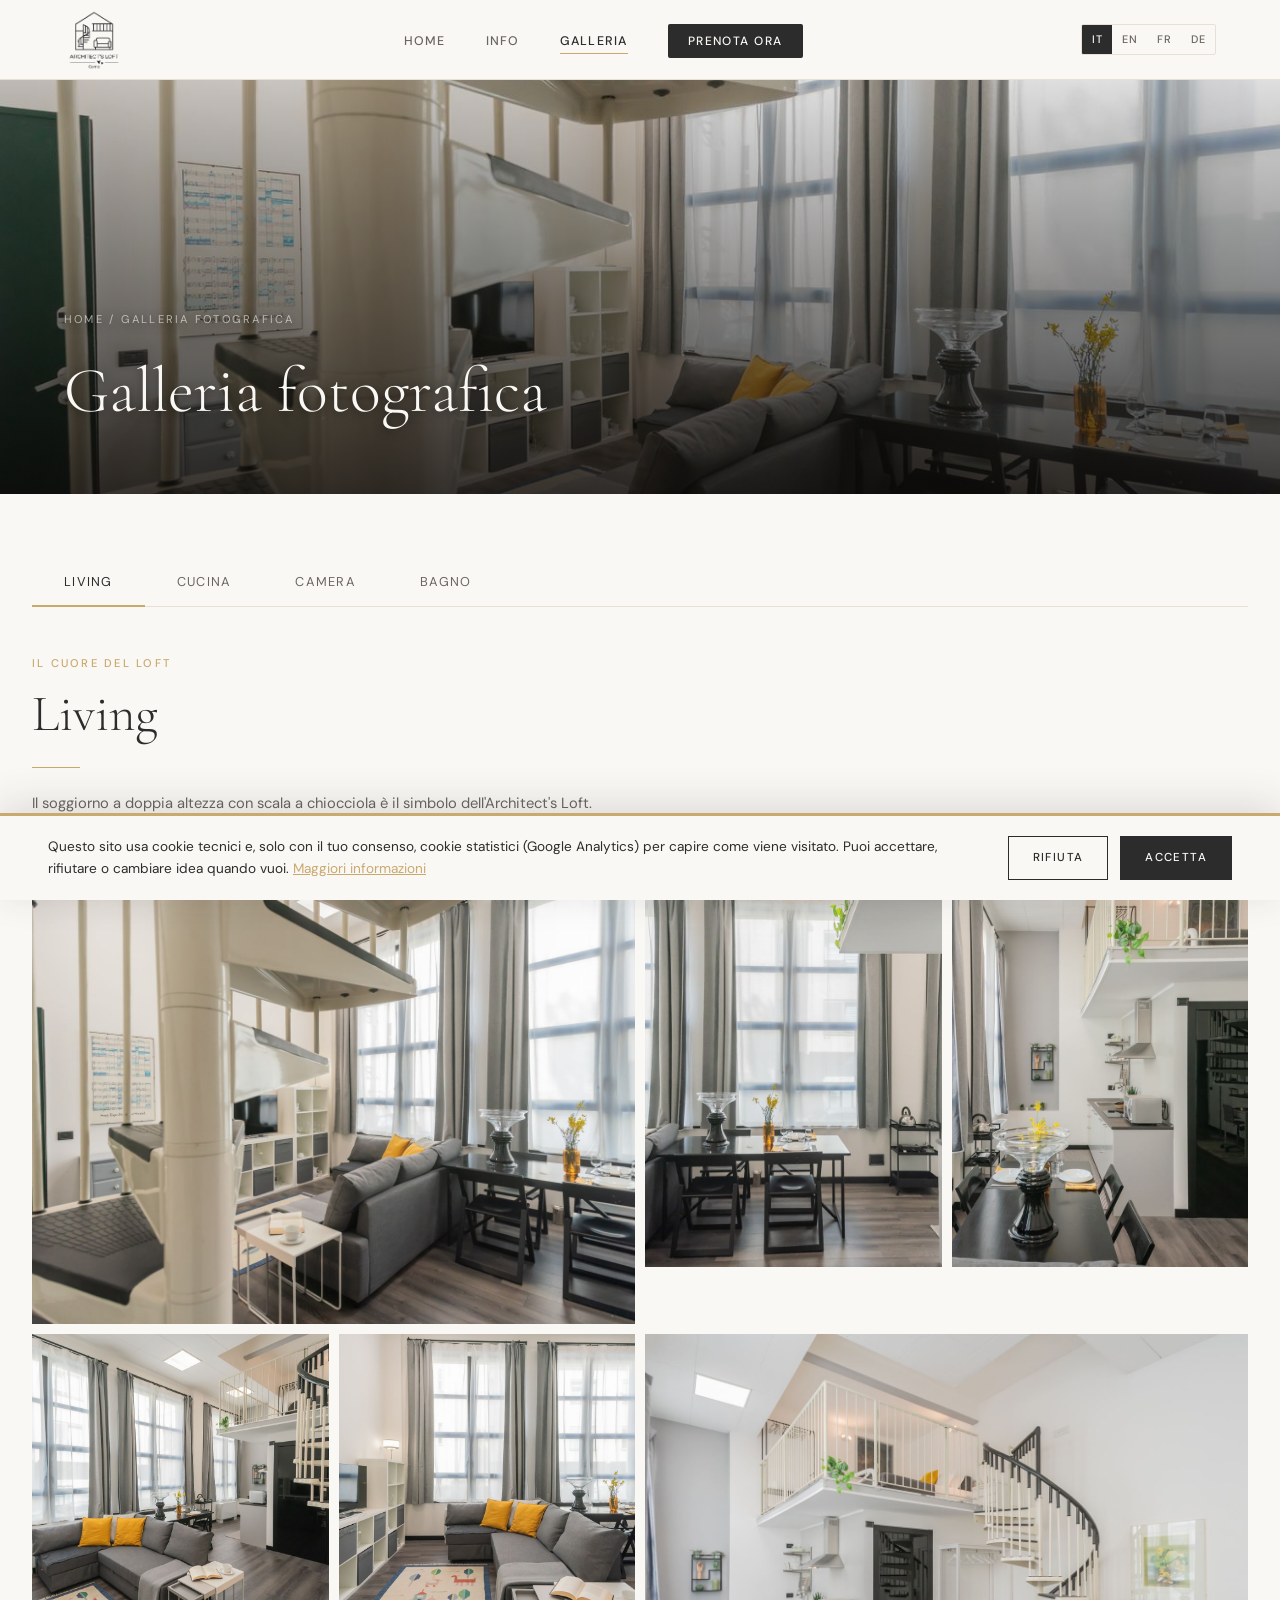
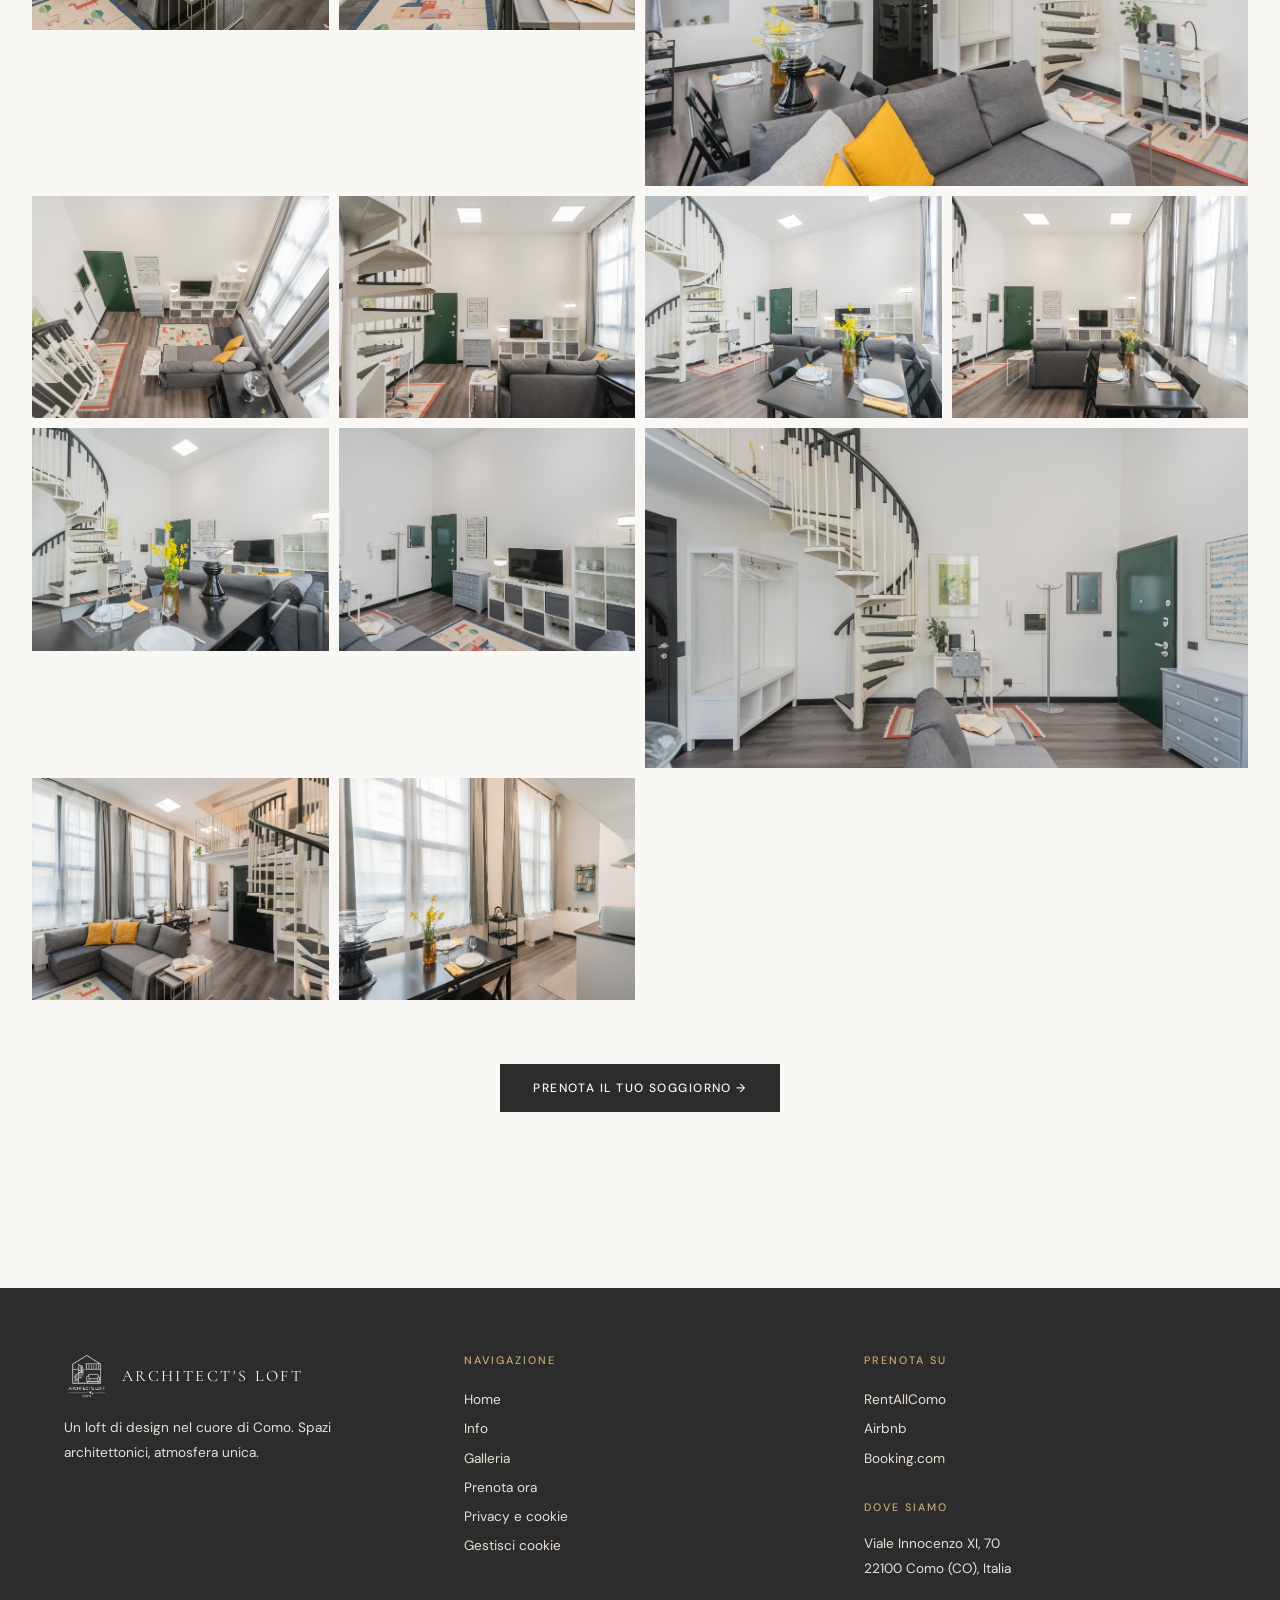
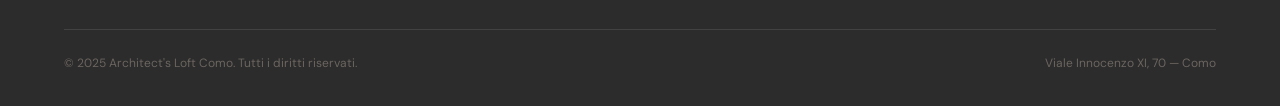
==== commit 7a0acb27: "Add files via upload" ====
--- a/galleria.html
+++ b/galleria.html
@@ -225,6 +225,8 @@
       <a href="info.html" data-i18n="nav.info">Info</a>
       <a href="galleria.html" data-i18n="nav.gallery">Galleria</a>
       <a href="prenota.html" data-i18n="nav.book">Prenota ora</a>
+      <a href="privacy.html" data-i18n="footer.privacy">Privacy e cookie</a>
+      <a href="#" data-cookie-manage data-i18n="footer.managecookies">Gestisci cookie</a>
     </div>
     <div class="footer-col">
       <h4 data-i18n="footer.bookon">Prenota su</h4>
@@ -244,6 +246,7 @@
 
 <script src="lang.js"></script>
 <script src="nav.js"></script>
+<script src="cookies.js"></script>
 <script>
 (function(){
   'use strict';
--- a/style.css
+++ b/style.css
@@ -167,7 +167,7 @@
 }
 .footer-grid { display: grid; grid-template-columns: 1fr 1fr 1fr; gap: 3rem; margin-bottom: 3rem; }
 .footer-logo { display: flex; align-items: center; gap: .75rem; margin-bottom: 1rem; }
-.footer-logo img { height: 48px; filter: brightness(0) invert(1); opacity: .85; }
+.footer-logo img { height: 48px; width: auto; filter: brightness(0) invert(1); opacity: .85; }
 .footer-logo span {
   font-family: 'Cormorant Garamond', serif;
   font-size: 1rem; letter-spacing: .15em; text-transform: uppercase; color: var(--cream);
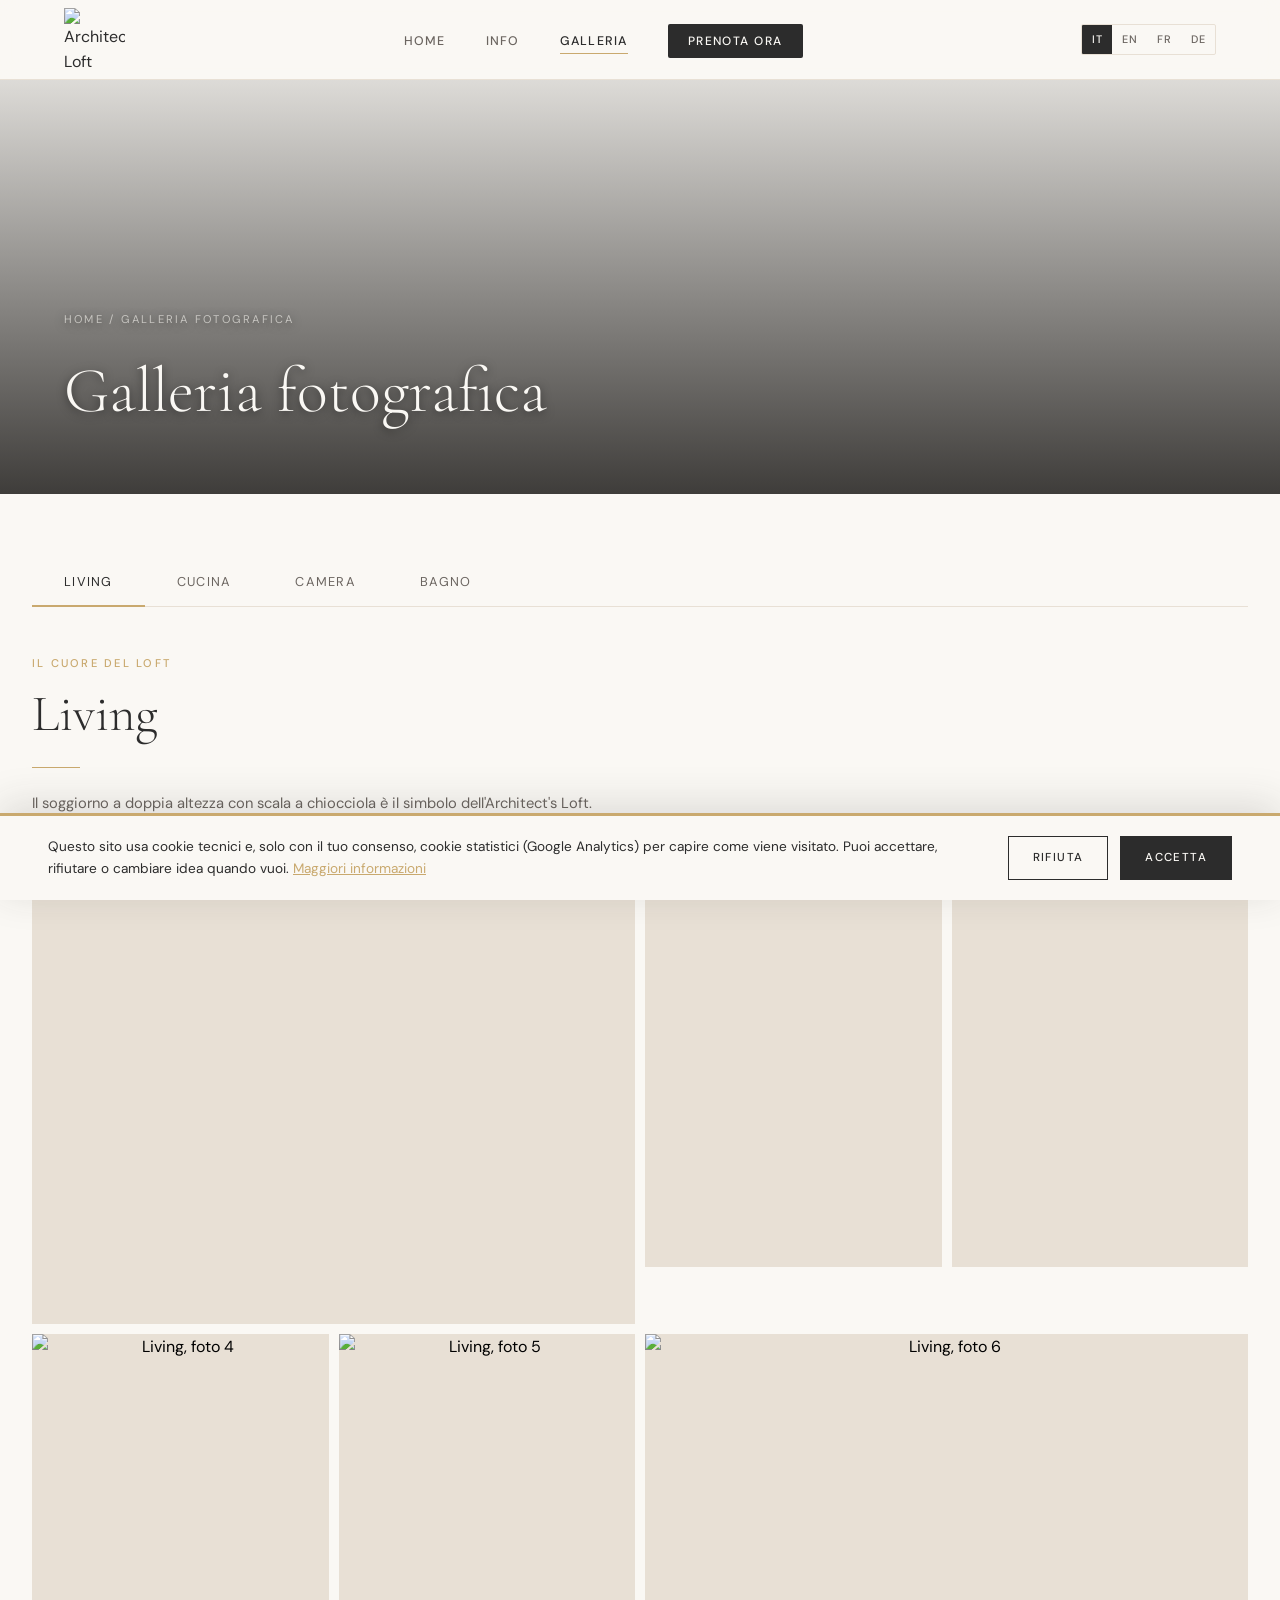
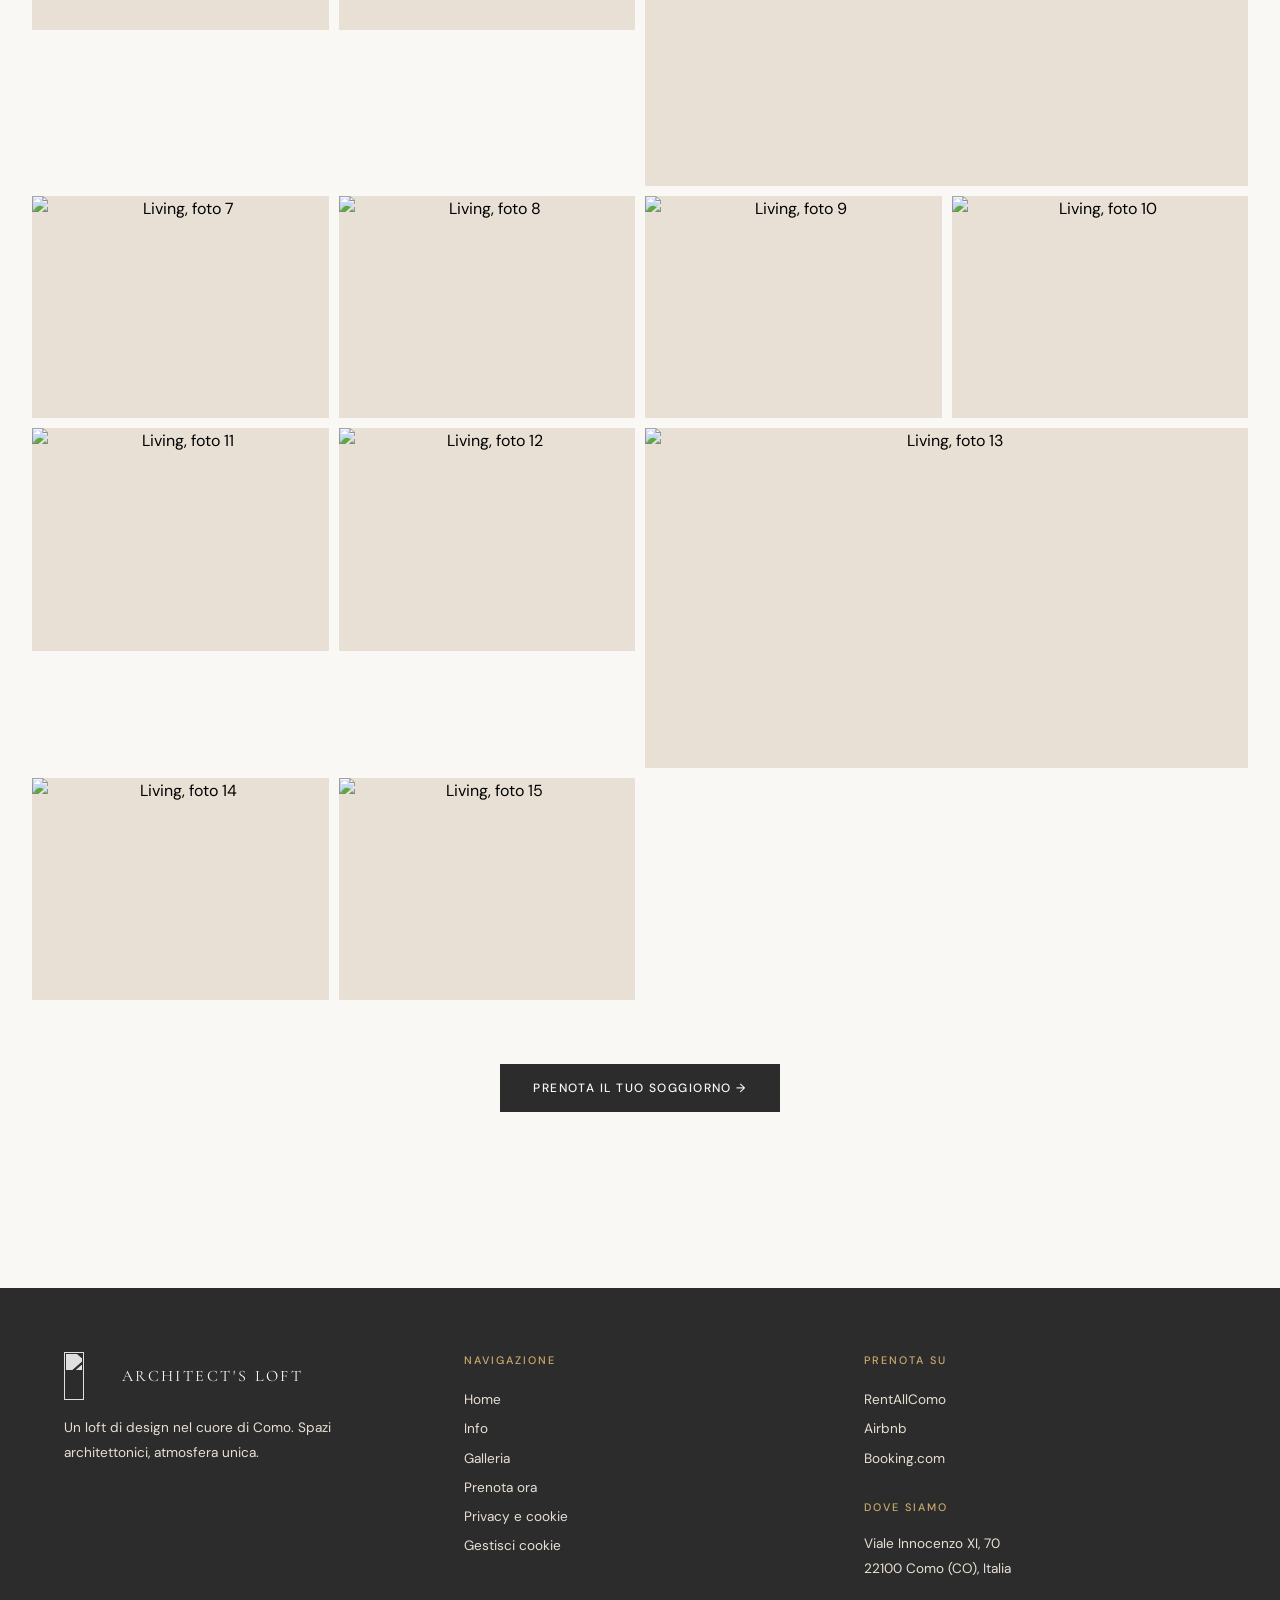
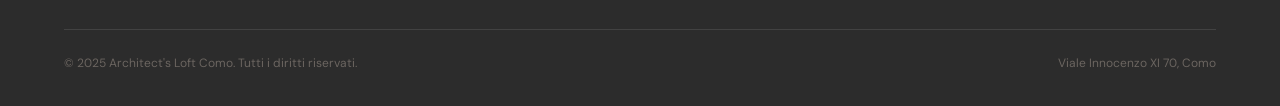
==== commit 4600cd6f: "Add files via upload" ====
--- a/galleria.html
+++ b/galleria.html
@@ -3,7 +3,7 @@
 <head>
   <meta charset="UTF-8">
   <meta name="viewport" content="width=device-width, initial-scale=1.0, viewport-fit=cover">
-  <title>Galleria — Architect's Loft Como</title>
+  <title>Galleria | Architect's Loft Como</title>
   <meta name="description" content="Un loft di design nel cuore di Como. Spazi ad altezza doppia, scala a chiocciola e ogni dettaglio pensato per regalarti un soggiorno indimenticabile.">
   <meta name="theme-color" content="#faf8f4">
   <link rel="canonical" href="https://www.architectsloft.it/galleria.html">
@@ -12,17 +12,17 @@
   <link rel="preconnect" href="https://fonts.gstatic.com" crossorigin>
   <meta property="og:type" content="website">
   <meta property="og:site_name" content="Architect's Loft Como">
-  <meta property="og:title" content="Galleria — Architect's Loft Como">
+  <meta property="og:title" content="Galleria | Architect's Loft Como">
   <meta property="og:description" content="Un loft di design nel cuore di Como. Spazi ad altezza doppia, scala a chiocciola e ogni dettaglio pensato per regalarti un soggiorno indimenticabile.">
-  <meta property="og:image" content="https://www.architectsloft.it/images/living/living_14.jpg">
-  <meta property="og:image:width" content="1400">
-  <meta property="og:image:height" content="934">
+  <meta property="og:image" content="https://gioriva.github.io/album/loft/og-image.jpg">
+  <meta property="og:image:width" content="1200">
+  <meta property="og:image:height" content="630">
   <meta property="og:url" content="https://www.architectsloft.it/galleria.html">
   <meta property="og:locale" content="it_IT">
   <meta name="twitter:card" content="summary_large_image">
-  <meta name="twitter:title" content="Galleria — Architect's Loft Como">
+  <meta name="twitter:title" content="Galleria | Architect's Loft Como">
   <meta name="twitter:description" content="Un loft di design nel cuore di Como. Spazi ad altezza doppia, scala a chiocciola e ogni dettaglio pensato per regalarti un soggiorno indimenticabile.">
-  <meta name="twitter:image" content="https://www.architectsloft.it/images/living/living_14.jpg">
+  <meta name="twitter:image" content="https://gioriva.github.io/album/loft/og-image.jpg">
   <link rel="stylesheet" href="style.css">
   <style>
     .page-hero { height:46vh; min-height:300px; position:relative; display:flex; align-items:flex-end; overflow:hidden; }
@@ -79,8 +79,8 @@
 
 <nav class="nav" id="nav">
   <div class="nav-logo">
-    <a href="index.html" aria-label="Architect's Loft — Home">
-      <img src="images/logo.png" alt="Architect's Loft Como" width="535" height="561">
+    <a href="index.html" aria-label="Architect's Loft, Home">
+      <img src="https://gioriva.github.io/album/loft/logo.png" alt="Architect's Loft Como" width="535" height="561">
     </a>
   </div>
   <ul class="nav-links" id="navLinks">
@@ -105,7 +105,7 @@
 
 <div class="page">
   <div class="page-hero">
-    <div class="page-hero-bg" style="background-image:url('images/living/living_1.jpg')"></div>
+    <div class="page-hero-bg" style="background-image:url('https://gioriva.github.io/album/loft/living/living_1.jpg')"></div>
     <div class="page-hero-overlay"></div>
     <div class="page-hero-content">
       <p class="breadcrumb"><a href="index.html" style="color:inherit" data-i18n="nav.home">Home</a> / <span data-i18n="gal.pg.title">Galleria fotografica</span></p>
@@ -129,21 +129,21 @@
         <p data-i18n="gal.liv.text">Il soggiorno a doppia altezza con scala a chiocciola è il simbolo dell'Architect's Loft. Ampie finestre, divano angolare e zona pranzo per momenti di relax o convivialità.</p>
       </div>
       <div class="photo-grid">
-        <button class="photo-item span2 ar-land" data-src="images/living/living_1.jpg" data-zone="Living" aria-label="Living — foto 1"><img src="images/living/living_1.jpg" alt="Living — foto 1" loading="lazy"><span class="overlay" aria-hidden="true"><span class="overlay-icon">⊕</span></span></button>
-        <button class="photo-item ar-port" data-src="images/living/living_2.jpg" data-zone="Living" aria-label="Living — foto 2"><img src="images/living/living_2.jpg" alt="Living — foto 2" loading="lazy"><span class="overlay" aria-hidden="true"><span class="overlay-icon">⊕</span></span></button>
-        <button class="photo-item ar-port" data-src="images/living/living_3.jpg" data-zone="Living" aria-label="Living — foto 3"><img src="images/living/living_3.jpg" alt="Living — foto 3" loading="lazy"><span class="overlay" aria-hidden="true"><span class="overlay-icon">⊕</span></span></button>
-        <button class="photo-item ar-sq" data-src="images/living/living_4.jpg" data-zone="Living" aria-label="Living — foto 4"><img src="images/living/living_4.jpg" alt="Living — foto 4" loading="lazy"><span class="overlay" aria-hidden="true"><span class="overlay-icon">⊕</span></span></button>
-        <button class="photo-item ar-sq" data-src="images/living/living_5.jpg" data-zone="Living" aria-label="Living — foto 5"><img src="images/living/living_5.jpg" alt="Living — foto 5" loading="lazy"><span class="overlay" aria-hidden="true"><span class="overlay-icon">⊕</span></span></button>
-        <button class="photo-item span2 ar-land" data-src="images/living/living_6.jpg" data-zone="Living" aria-label="Living — foto 6"><img src="images/living/living_6.jpg" alt="Living — foto 6" loading="lazy"><span class="overlay" aria-hidden="true"><span class="overlay-icon">⊕</span></span></button>
-        <button class="photo-item ar-land" data-src="images/living/living_7.jpg" data-zone="Living" aria-label="Living — foto 7"><img src="images/living/living_7.jpg" alt="Living — foto 7" loading="lazy"><span class="overlay" aria-hidden="true"><span class="overlay-icon">⊕</span></span></button>
-        <button class="photo-item ar-land" data-src="images/living/living_8.jpg" data-zone="Living" aria-label="Living — foto 8"><img src="images/living/living_8.jpg" alt="Living — foto 8" loading="lazy"><span class="overlay" aria-hidden="true"><span class="overlay-icon">⊕</span></span></button>
-        <button class="photo-item ar-land" data-src="images/living/living_9.jpg" data-zone="Living" aria-label="Living — foto 9"><img src="images/living/living_9.jpg" alt="Living — foto 9" loading="lazy"><span class="overlay" aria-hidden="true"><span class="overlay-icon">⊕</span></span></button>
-        <button class="photo-item ar-land" data-src="images/living/living_10.jpg" data-zone="Living" aria-label="Living — foto 10"><img src="images/living/living_10.jpg" alt="Living — foto 10" loading="lazy"><span class="overlay" aria-hidden="true"><span class="overlay-icon">⊕</span></span></button>
-        <button class="photo-item ar-land" data-src="images/living/living_11.jpg" data-zone="Living" aria-label="Living — foto 11"><img src="images/living/living_11.jpg" alt="Living — foto 11" loading="lazy"><span class="overlay" aria-hidden="true"><span class="overlay-icon">⊕</span></span></button>
-        <button class="photo-item ar-land" data-src="images/living/living_12.jpg" data-zone="Living" aria-label="Living — foto 12"><img src="images/living/living_12.jpg" alt="Living — foto 12" loading="lazy"><span class="overlay" aria-hidden="true"><span class="overlay-icon">⊕</span></span></button>
-        <button class="photo-item span2 ar-wide" data-src="images/living/living_13.jpg" data-zone="Living" aria-label="Living — foto 13"><img src="images/living/living_13.jpg" alt="Living — foto 13" loading="lazy"><span class="overlay" aria-hidden="true"><span class="overlay-icon">⊕</span></span></button>
-        <button class="photo-item ar-land" data-src="images/living/living_14.jpg" data-zone="Living" aria-label="Living — foto 14"><img src="images/living/living_14.jpg" alt="Living — foto 14" loading="lazy"><span class="overlay" aria-hidden="true"><span class="overlay-icon">⊕</span></span></button>
-        <button class="photo-item ar-land" data-src="images/living/living_15.jpg" data-zone="Living" aria-label="Living — foto 15"><img src="images/living/living_15.jpg" alt="Living — foto 15" loading="lazy"><span class="overlay" aria-hidden="true"><span class="overlay-icon">⊕</span></span></button>
+        <button class="photo-item span2 ar-land" data-src="https://gioriva.github.io/album/loft/living/living_1.jpg" data-zone="Living" aria-label="Living, foto 1"><img src="https://gioriva.github.io/album/loft/living/living_1.jpg" alt="Living, foto 1" loading="lazy"><span class="overlay" aria-hidden="true"><span class="overlay-icon">⊕</span></span></button>
+        <button class="photo-item ar-port" data-src="https://gioriva.github.io/album/loft/living/living_2.jpg" data-zone="Living" aria-label="Living, foto 2"><img src="https://gioriva.github.io/album/loft/living/living_2.jpg" alt="Living, foto 2" loading="lazy"><span class="overlay" aria-hidden="true"><span class="overlay-icon">⊕</span></span></button>
+        <button class="photo-item ar-port" data-src="https://gioriva.github.io/album/loft/living/living_3.jpg" data-zone="Living" aria-label="Living, foto 3"><img src="https://gioriva.github.io/album/loft/living/living_3.jpg" alt="Living, foto 3" loading="lazy"><span class="overlay" aria-hidden="true"><span class="overlay-icon">⊕</span></span></button>
+        <button class="photo-item ar-sq" data-src="https://gioriva.github.io/album/loft/living/living_4.jpg" data-zone="Living" aria-label="Living, foto 4"><img src="https://gioriva.github.io/album/loft/living/living_4.jpg" alt="Living, foto 4" loading="lazy"><span class="overlay" aria-hidden="true"><span class="overlay-icon">⊕</span></span></button>
+        <button class="photo-item ar-sq" data-src="https://gioriva.github.io/album/loft/living/living_5.jpg" data-zone="Living" aria-label="Living, foto 5"><img src="https://gioriva.github.io/album/loft/living/living_5.jpg" alt="Living, foto 5" loading="lazy"><span class="overlay" aria-hidden="true"><span class="overlay-icon">⊕</span></span></button>
+        <button class="photo-item span2 ar-land" data-src="https://gioriva.github.io/album/loft/living/living_6.jpg" data-zone="Living" aria-label="Living, foto 6"><img src="https://gioriva.github.io/album/loft/living/living_6.jpg" alt="Living, foto 6" loading="lazy"><span class="overlay" aria-hidden="true"><span class="overlay-icon">⊕</span></span></button>
+        <button class="photo-item ar-land" data-src="https://gioriva.github.io/album/loft/living/living_7.jpg" data-zone="Living" aria-label="Living, foto 7"><img src="https://gioriva.github.io/album/loft/living/living_7.jpg" alt="Living, foto 7" loading="lazy"><span class="overlay" aria-hidden="true"><span class="overlay-icon">⊕</span></span></button>
+        <button class="photo-item ar-land" data-src="https://gioriva.github.io/album/loft/living/living_8.jpg" data-zone="Living" aria-label="Living, foto 8"><img src="https://gioriva.github.io/album/loft/living/living_8.jpg" alt="Living, foto 8" loading="lazy"><span class="overlay" aria-hidden="true"><span class="overlay-icon">⊕</span></span></button>
+        <button class="photo-item ar-land" data-src="https://gioriva.github.io/album/loft/living/living_9.jpg" data-zone="Living" aria-label="Living, foto 9"><img src="https://gioriva.github.io/album/loft/living/living_9.jpg" alt="Living, foto 9" loading="lazy"><span class="overlay" aria-hidden="true"><span class="overlay-icon">⊕</span></span></button>
+        <button class="photo-item ar-land" data-src="https://gioriva.github.io/album/loft/living/living_10.jpg" data-zone="Living" aria-label="Living, foto 10"><img src="https://gioriva.github.io/album/loft/living/living_10.jpg" alt="Living, foto 10" loading="lazy"><span class="overlay" aria-hidden="true"><span class="overlay-icon">⊕</span></span></button>
+        <button class="photo-item ar-land" data-src="https://gioriva.github.io/album/loft/living/living_11.jpg" data-zone="Living" aria-label="Living, foto 11"><img src="https://gioriva.github.io/album/loft/living/living_11.jpg" alt="Living, foto 11" loading="lazy"><span class="overlay" aria-hidden="true"><span class="overlay-icon">⊕</span></span></button>
+        <button class="photo-item ar-land" data-src="https://gioriva.github.io/album/loft/living/living_12.jpg" data-zone="Living" aria-label="Living, foto 12"><img src="https://gioriva.github.io/album/loft/living/living_12.jpg" alt="Living, foto 12" loading="lazy"><span class="overlay" aria-hidden="true"><span class="overlay-icon">⊕</span></span></button>
+        <button class="photo-item span2 ar-wide" data-src="https://gioriva.github.io/album/loft/living/living_13.jpg" data-zone="Living" aria-label="Living, foto 13"><img src="https://gioriva.github.io/album/loft/living/living_13.jpg" alt="Living, foto 13" loading="lazy"><span class="overlay" aria-hidden="true"><span class="overlay-icon">⊕</span></span></button>
+        <button class="photo-item ar-land" data-src="https://gioriva.github.io/album/loft/living/living_14.jpg" data-zone="Living" aria-label="Living, foto 14"><img src="https://gioriva.github.io/album/loft/living/living_14.jpg" alt="Living, foto 14" loading="lazy"><span class="overlay" aria-hidden="true"><span class="overlay-icon">⊕</span></span></button>
+        <button class="photo-item ar-land" data-src="https://gioriva.github.io/album/loft/living/living_15.jpg" data-zone="Living" aria-label="Living, foto 15"><img src="https://gioriva.github.io/album/loft/living/living_15.jpg" alt="Living, foto 15" loading="lazy"><span class="overlay" aria-hidden="true"><span class="overlay-icon">⊕</span></span></button>
       </div>
     </section>
 
@@ -155,11 +155,11 @@
         <p data-i18n="gal.cuc.text">Cucina completamente attrezzata con tutto il necessario per preparare colazioni, aperitivi o cene romantiche.</p>
       </div>
       <div class="photo-grid">
-        <button class="photo-item span2 ar-land" data-src="images/cucina/cucina_1.jpg" data-zone="Cucina" aria-label="Cucina — foto 1"><img src="images/cucina/cucina_1.jpg" alt="Cucina — foto 1" loading="lazy"><span class="overlay" aria-hidden="true"><span class="overlay-icon">⊕</span></span></button>
-        <button class="photo-item ar-port" data-src="images/cucina/cucina_2.jpg" data-zone="Cucina" aria-label="Cucina — foto 2"><img src="images/cucina/cucina_2.jpg" alt="Cucina — foto 2" loading="lazy"><span class="overlay" aria-hidden="true"><span class="overlay-icon">⊕</span></span></button>
-        <button class="photo-item ar-port" data-src="images/cucina/cucina_3.jpg" data-zone="Cucina" aria-label="Cucina — foto 3"><img src="images/cucina/cucina_3.jpg" alt="Cucina — foto 3" loading="lazy"><span class="overlay" aria-hidden="true"><span class="overlay-icon">⊕</span></span></button>
-        <button class="photo-item ar-land" data-src="images/cucina/cucina_4.jpg" data-zone="Cucina" aria-label="Cucina — foto 4"><img src="images/cucina/cucina_4.jpg" alt="Cucina — foto 4" loading="lazy"><span class="overlay" aria-hidden="true"><span class="overlay-icon">⊕</span></span></button>
-        <button class="photo-item ar-land" data-src="images/cucina/cucina_5.jpg" data-zone="Cucina" aria-label="Cucina — foto 5"><img src="images/cucina/cucina_5.jpg" alt="Cucina — foto 5" loading="lazy"><span class="overlay" aria-hidden="true"><span class="overlay-icon">⊕</span></span></button>
+        <button class="photo-item span2 ar-land" data-src="https://gioriva.github.io/album/loft/cucina/cucina_1.jpg" data-zone="Cucina" aria-label="Cucina, foto 1"><img src="https://gioriva.github.io/album/loft/cucina/cucina_1.jpg" alt="Cucina, foto 1" loading="lazy"><span class="overlay" aria-hidden="true"><span class="overlay-icon">⊕</span></span></button>
+        <button class="photo-item ar-port" data-src="https://gioriva.github.io/album/loft/cucina/cucina_2.jpg" data-zone="Cucina" aria-label="Cucina, foto 2"><img src="https://gioriva.github.io/album/loft/cucina/cucina_2.jpg" alt="Cucina, foto 2" loading="lazy"><span class="overlay" aria-hidden="true"><span class="overlay-icon">⊕</span></span></button>
+        <button class="photo-item ar-port" data-src="https://gioriva.github.io/album/loft/cucina/cucina_3.jpg" data-zone="Cucina" aria-label="Cucina, foto 3"><img src="https://gioriva.github.io/album/loft/cucina/cucina_3.jpg" alt="Cucina, foto 3" loading="lazy"><span class="overlay" aria-hidden="true"><span class="overlay-icon">⊕</span></span></button>
+        <button class="photo-item ar-land" data-src="https://gioriva.github.io/album/loft/cucina/cucina_4.jpg" data-zone="Cucina" aria-label="Cucina, foto 4"><img src="https://gioriva.github.io/album/loft/cucina/cucina_4.jpg" alt="Cucina, foto 4" loading="lazy"><span class="overlay" aria-hidden="true"><span class="overlay-icon">⊕</span></span></button>
+        <button class="photo-item ar-land" data-src="https://gioriva.github.io/album/loft/cucina/cucina_5.jpg" data-zone="Cucina" aria-label="Cucina, foto 5"><img src="https://gioriva.github.io/album/loft/cucina/cucina_5.jpg" alt="Cucina, foto 5" loading="lazy"><span class="overlay" aria-hidden="true"><span class="overlay-icon">⊕</span></span></button>
       </div>
     </section>
 
@@ -168,15 +168,15 @@
         <span class="section-label" data-i18n="gal.cam.label">Il riposo perfetto</span>
         <h2 class="section-title" data-i18n="gal.cam.title">Camera</h2>
         <div class="section-divider"></div>
-        <p data-i18n="gal.cam.text">La camera da letto è ricavata al piano superiore del loft, con accesso dalla scala a chiocciola. Un letto matrimoniale comodo, cuscini soffici e luce naturale per risvegli indimenticabili.</p>
+        <p data-i18n="gal.cam.text">La camera da letto è ricavata al piano superiore del loft, con accesso dalla scala a chiocciola. Un letto matrimoniale comodo, cuscini soffici e luce naturale al mattino.</p>
       </div>
       <div class="photo-grid">
-        <button class="photo-item span2 ar-land" data-src="images/camera/camera_1.jpg" data-zone="Camera" aria-label="Camera — foto 1"><img src="images/camera/camera_1.jpg" alt="Camera — foto 1" loading="lazy"><span class="overlay" aria-hidden="true"><span class="overlay-icon">⊕</span></span></button>
-        <button class="photo-item ar-port" data-src="images/camera/camera_2.jpg" data-zone="Camera" aria-label="Camera — foto 2"><img src="images/camera/camera_2.jpg" alt="Camera — foto 2" loading="lazy"><span class="overlay" aria-hidden="true"><span class="overlay-icon">⊕</span></span></button>
-        <button class="photo-item ar-port" data-src="images/camera/camera_3.jpg" data-zone="Camera" aria-label="Camera — foto 3"><img src="images/camera/camera_3.jpg" alt="Camera — foto 3" loading="lazy"><span class="overlay" aria-hidden="true"><span class="overlay-icon">⊕</span></span></button>
-        <button class="photo-item ar-land" data-src="images/camera/camera_4.jpg" data-zone="Camera" aria-label="Camera — foto 4"><img src="images/camera/camera_4.jpg" alt="Camera — foto 4" loading="lazy"><span class="overlay" aria-hidden="true"><span class="overlay-icon">⊕</span></span></button>
-        <button class="photo-item ar-land" data-src="images/camera/camera_5.jpg" data-zone="Camera" aria-label="Camera — foto 5"><img src="images/camera/camera_5.jpg" alt="Camera — foto 5" loading="lazy"><span class="overlay" aria-hidden="true"><span class="overlay-icon">⊕</span></span></button>
-        <button class="photo-item span2 ar-wide" data-src="images/camera/camera_6.jpg" data-zone="Camera" aria-label="Camera — foto 6"><img src="images/camera/camera_6.jpg" alt="Camera — foto 6" loading="lazy"><span class="overlay" aria-hidden="true"><span class="overlay-icon">⊕</span></span></button>
+        <button class="photo-item span2 ar-land" data-src="https://gioriva.github.io/album/loft/camera/camera_1.jpg" data-zone="Camera" aria-label="Camera, foto 1"><img src="https://gioriva.github.io/album/loft/camera/camera_1.jpg" alt="Camera, foto 1" loading="lazy"><span class="overlay" aria-hidden="true"><span class="overlay-icon">⊕</span></span></button>
+        <button class="photo-item ar-port" data-src="https://gioriva.github.io/album/loft/camera/camera_2.jpg" data-zone="Camera" aria-label="Camera, foto 2"><img src="https://gioriva.github.io/album/loft/camera/camera_2.jpg" alt="Camera, foto 2" loading="lazy"><span class="overlay" aria-hidden="true"><span class="overlay-icon">⊕</span></span></button>
+        <button class="photo-item ar-port" data-src="https://gioriva.github.io/album/loft/camera/camera_3.jpg" data-zone="Camera" aria-label="Camera, foto 3"><img src="https://gioriva.github.io/album/loft/camera/camera_3.jpg" alt="Camera, foto 3" loading="lazy"><span class="overlay" aria-hidden="true"><span class="overlay-icon">⊕</span></span></button>
+        <button class="photo-item ar-land" data-src="https://gioriva.github.io/album/loft/camera/camera_4.jpg" data-zone="Camera" aria-label="Camera, foto 4"><img src="https://gioriva.github.io/album/loft/camera/camera_4.jpg" alt="Camera, foto 4" loading="lazy"><span class="overlay" aria-hidden="true"><span class="overlay-icon">⊕</span></span></button>
+        <button class="photo-item ar-land" data-src="https://gioriva.github.io/album/loft/camera/camera_5.jpg" data-zone="Camera" aria-label="Camera, foto 5"><img src="https://gioriva.github.io/album/loft/camera/camera_5.jpg" alt="Camera, foto 5" loading="lazy"><span class="overlay" aria-hidden="true"><span class="overlay-icon">⊕</span></span></button>
+        <button class="photo-item span2 ar-wide" data-src="https://gioriva.github.io/album/loft/camera/camera_6.jpg" data-zone="Camera" aria-label="Camera, foto 6"><img src="https://gioriva.github.io/album/loft/camera/camera_6.jpg" alt="Camera, foto 6" loading="lazy"><span class="overlay" aria-hidden="true"><span class="overlay-icon">⊕</span></span></button>
       </div>
     </section>
 
@@ -188,12 +188,12 @@
         <p data-i18n="gal.bag.text">Il bagno privato è dotato di doccia/vasca, asciugacapelli, biancheria da bagno di qualità e prodotti di cortesia.</p>
       </div>
       <div class="photo-grid">
-        <button class="photo-item ar-port" data-src="images/bagno/bagno_1.jpg" data-zone="Bagno" aria-label="Bagno — foto 1"><img src="images/bagno/bagno_1.jpg" alt="Bagno — foto 1" loading="lazy"><span class="overlay" aria-hidden="true"><span class="overlay-icon">⊕</span></span></button>
-        <button class="photo-item ar-port" data-src="images/bagno/bagno_2.jpg" data-zone="Bagno" aria-label="Bagno — foto 2"><img src="images/bagno/bagno_2.jpg" alt="Bagno — foto 2" loading="lazy"><span class="overlay" aria-hidden="true"><span class="overlay-icon">⊕</span></span></button>
-        <button class="photo-item span2 ar-land" data-src="images/bagno/bagno_3.jpg" data-zone="Bagno" aria-label="Bagno — foto 3"><img src="images/bagno/bagno_3.jpg" alt="Bagno — foto 3" loading="lazy"><span class="overlay" aria-hidden="true"><span class="overlay-icon">⊕</span></span></button>
-        <button class="photo-item ar-land" data-src="images/bagno/bagno_4.jpg" data-zone="Bagno" aria-label="Bagno — foto 4"><img src="images/bagno/bagno_4.jpg" alt="Bagno — foto 4" loading="lazy"><span class="overlay" aria-hidden="true"><span class="overlay-icon">⊕</span></span></button>
-        <button class="photo-item ar-land" data-src="images/bagno/bagno_5.jpg" data-zone="Bagno" aria-label="Bagno — foto 5"><img src="images/bagno/bagno_5.jpg" alt="Bagno — foto 5" loading="lazy"><span class="overlay" aria-hidden="true"><span class="overlay-icon">⊕</span></span></button>
-        <button class="photo-item span2 ar-land" data-src="images/bagno/bagno_6.jpg" data-zone="Bagno" aria-label="Bagno — foto 6"><img src="images/bagno/bagno_6.jpg" alt="Bagno — foto 6" loading="lazy"><span class="overlay" aria-hidden="true"><span class="overlay-icon">⊕</span></span></button>
+        <button class="photo-item ar-port" data-src="https://gioriva.github.io/album/loft/bagno/bagno_1.jpg" data-zone="Bagno" aria-label="Bagno, foto 1"><img src="https://gioriva.github.io/album/loft/bagno/bagno_1.jpg" alt="Bagno, foto 1" loading="lazy"><span class="overlay" aria-hidden="true"><span class="overlay-icon">⊕</span></span></button>
+        <button class="photo-item ar-port" data-src="https://gioriva.github.io/album/loft/bagno/bagno_2.jpg" data-zone="Bagno" aria-label="Bagno, foto 2"><img src="https://gioriva.github.io/album/loft/bagno/bagno_2.jpg" alt="Bagno, foto 2" loading="lazy"><span class="overlay" aria-hidden="true"><span class="overlay-icon">⊕</span></span></button>
+        <button class="photo-item span2 ar-land" data-src="https://gioriva.github.io/album/loft/bagno/bagno_3.jpg" data-zone="Bagno" aria-label="Bagno, foto 3"><img src="https://gioriva.github.io/album/loft/bagno/bagno_3.jpg" alt="Bagno, foto 3" loading="lazy"><span class="overlay" aria-hidden="true"><span class="overlay-icon">⊕</span></span></button>
+        <button class="photo-item ar-land" data-src="https://gioriva.github.io/album/loft/bagno/bagno_4.jpg" data-zone="Bagno" aria-label="Bagno, foto 4"><img src="https://gioriva.github.io/album/loft/bagno/bagno_4.jpg" alt="Bagno, foto 4" loading="lazy"><span class="overlay" aria-hidden="true"><span class="overlay-icon">⊕</span></span></button>
+        <button class="photo-item ar-land" data-src="https://gioriva.github.io/album/loft/bagno/bagno_5.jpg" data-zone="Bagno" aria-label="Bagno, foto 5"><img src="https://gioriva.github.io/album/loft/bagno/bagno_5.jpg" alt="Bagno, foto 5" loading="lazy"><span class="overlay" aria-hidden="true"><span class="overlay-icon">⊕</span></span></button>
+        <button class="photo-item span2 ar-land" data-src="https://gioriva.github.io/album/loft/bagno/bagno_6.jpg" data-zone="Bagno" aria-label="Bagno, foto 6"><img src="https://gioriva.github.io/album/loft/bagno/bagno_6.jpg" alt="Bagno, foto 6" loading="lazy"><span class="overlay" aria-hidden="true"><span class="overlay-icon">⊕</span></span></button>
       </div>
     </section>
 
@@ -216,7 +216,7 @@
 <footer>
   <div class="footer-grid">
     <div class="footer-col">
-      <div class="footer-logo"><img src="images/logo.png" alt="" width="535" height="561"><span>Architect's Loft</span></div>
+      <div class="footer-logo"><img src="https://gioriva.github.io/album/loft/logo.png" alt="" width="535" height="561"><span>Architect's Loft</span></div>
       <p data-i18n="footer.tagline">Un loft di design nel cuore di Como. Spazi architettonici, atmosfera unica.</p>
     </div>
     <div class="footer-col">
@@ -240,7 +240,7 @@
   </div>
   <div class="footer-bottom">
     <span data-i18n="footer.rights">© 2025 Architect's Loft Como. Tutti i diritti riservati.</span>
-    <span>Viale Innocenzo XI, 70 — Como</span>
+    <span>Viale Innocenzo XI 70, Como</span>
   </div>
 </footer>
 
@@ -280,7 +280,7 @@
   function show() {
     lbImg.src = allItems[idx].src;
     lbImg.alt = allItems[idx].zone;
-    lbCap.textContent = allItems[idx].zone + ' — ' + (idx+1) + ' / ' + allItems.length;
+    lbCap.textContent = allItems[idx].zone + ' · ' + (idx+1) + ' / ' + allItems.length;
   }
   function openLb(items, i, origin) {
     allItems = items; idx = i; lastFocus = origin;
--- a/style.css
+++ b/style.css
@@ -1,5 +1,5 @@
 /* ═══════════════════════════════════════════════════
-   ARCHITECT'S LOFT COMO — shared stylesheet (rev. 2)
+   ARCHITECT'S LOFT COMO, foglio di stile condiviso (rev. 2)
    ═══════════════════════════════════════════════════ */
 
 @import url('https://fonts.googleapis.com/css2?family=Cormorant+Garamond:ital,wght@0,300;0,400;0,500;0,600;1,300;1,400&family=DM+Sans:wght@300;400;500&display=swap');
@@ -188,7 +188,7 @@
 }
 
 /* ═══════════════════════════════════════════════
-   MOBILE — drawer menu sliding from the RIGHT
+   MOBILE, menu a scomparsa da destra
    ═══════════════════════════════════════════════ */
 @media (max-width: 768px) {
   .nav { padding: 0 1.25rem; }
